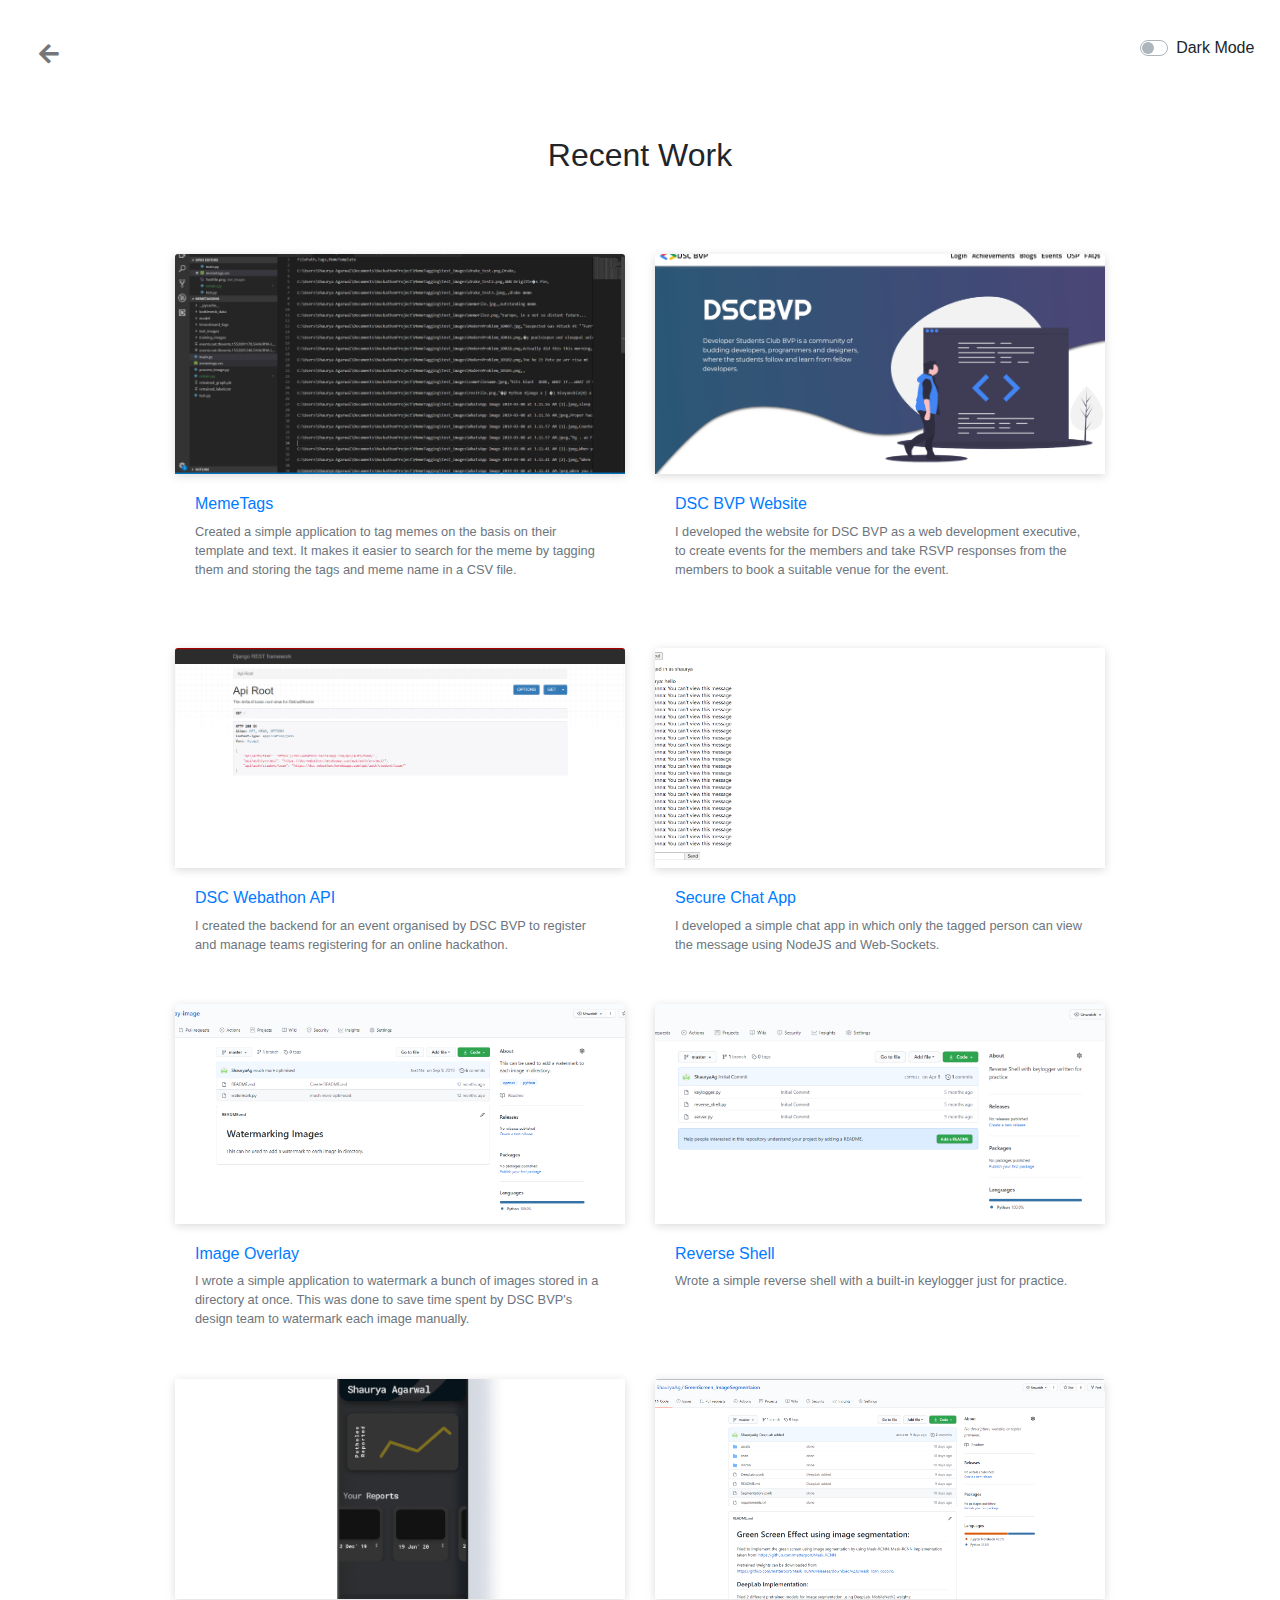
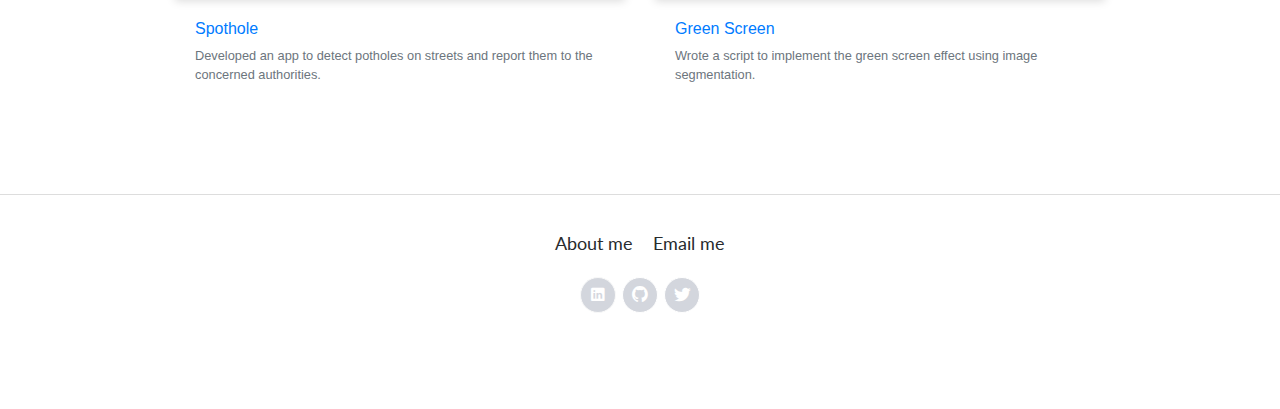
==== projects.html @ c99c71b9 "First Commit" ====
<!DOCTYPE html>
<html>

<head>
    <meta charset="utf-8">
    <meta name="viewport" content="width=device-width, initial-scale=1.0, shrink-to-fit=no">
    <title>Shaurya Agarwal</title>
    <meta name="theme-color" content="rgb(255,255,255)">
    <meta name="twitter:card" content="summary_large_image">
    <meta property="og:title" content="Shaurya Agarwal">
    <meta name="description" content="Shaurya Agarwal | Portfolio || Web Developer, Data Science practitioner, UI/UX Designer ">
    <meta name="twitter:image" content="https://shaurya.agarwal.work/assets/img/PortfolioProject.png">
    <meta property="twitter:image:type" content="image/png">
    <!-- <meta property="twitter:image:width" content="400px">
    <meta property="twitter:image:height" content="205px"> -->
    <meta property="og:type" content="website">
    <meta property="og:url" content="https://shaurya.agarwal.work/"/>
    <meta property="og:image" content="https://shaurya.agarwal.work/assets/img/PortfolioProject.png">
    <meta property="og:image:type" content="image/png">
    <!-- <meta property="og:image:width" content="400px">
    <meta property="og:image:height" content="205px"> -->

    <meta property="og:site_name" content="Shaurya Agarwal | Portfolio"/>
    <meta name="twitter:title" content="Shaurya Agarwal | Portfolio">
    <meta property="og:description" content="Shaurya Agarwal | Portfolio || Web Developer, Data Science practitioner, UI/UX Designer ">
    <meta name="twitter:description" content="Shaurya Agarwal | Portfolio || Web Developer, Data Science practitioner, UI/UX Designer ">
    <!-- <link rel="icon" href="assets/img/favicons/favicon.ico">
    <link rel="icon" type="image/png" sizes="16x16" href="assets/img/favicons/favicon-16x16.png">
    <link rel="icon" type="image/png" sizes="32x32" href="assets/img/favicons/favicon-32x32.png">
    <link rel="apple-touch-icon" type="image/png" sizes="180x180" href="assets/img/favicons/apple-touch-icon.png">
    <link rel="icon" type="image/png" sizes="192x192" href="assets/img/favicons/android-chrome-192x192.png">
    <link rel="icon" type="image/png" sizes="512x512" href="assets/img/favicons/android-chrome-512x512.png"> -->
    <link rel="stylesheet" href="assets/bootstrap/css/bootstrap.min.css">
    <!-- <link rel="manifest" href="manifest.json"> -->
    <link rel="stylesheet" href="https://fonts.googleapis.com/css?family=Alegreya+Sans+SC">
    <link rel="stylesheet" href="https://fonts.googleapis.com/css?family=Amiko">
    <link rel="stylesheet" href="https://fonts.googleapis.com/css?family=Lato">
    <link rel="stylesheet" href="assets/fonts/fontawesome-all.min.css">
    <link rel="stylesheet" href="assets/fonts/ionicons.min.css">
    <link rel="stylesheet" href="assets/fonts/line-awesome.min.css">
    <link rel="stylesheet" href="assets/css/dark-mode.css">
    <link rel="stylesheet" href="https://cdnjs.cloudflare.com/ajax/libs/animate.css/3.5.2/animate.min.css">
    <link rel="stylesheet" href="assets/css/Scroll-To-Top-Button.css">
    <link rel="stylesheet" href="assets/css/styles.css">
</head>
    
<body class="portfolio-block projects-cards body-class" style="padding-top: 0px;">
    <div class="row">
        <div class="col" style="margin-top: 4vh;margin-left: 2vw;"><a href="/"><button class="btn btn-primary" type="button" style="color: rgb(0,0,0);background-color: rgba(0,123,255,0);border-color: rgba(255,255,255,0);"><i class="fas fa-arrow-left back-btn"></i></button></a></div>
        <div class="col dark-block"
            style="margin-top: 4vh;margin-right: 2vw;">
            <div class="custom-control custom-switch"><input type="checkbox" id="darkSwitch" class="custom-control-input"><label class="custom-control-label" for="darkSwitch">Dark Mode</label></div>
        </div>
    </div>
    <div></div>
    <main class="page projects-page">
        <section class="portfolio-block projects-cards">
            <div class="container">
                <div class="heading">
                    <h2>Recent Work</h2>
                </div>
                <div class="row">
                    <div class="col-md-6 col-lg-6 col-xl-6">
                        <div class="card border-0"><a href="https://github.com/ShauryaAg/MemeTags"><img class="card-img-top scale-on-hover" src="assets/img/project/MemeTagsProject.png" alt="Meme Tag Image"></a>
                            <div class="card-body">
                                <h6><a href="https://github.com/ShauryaAg/MemeTags">MemeTags</a></h6>
                                <p class="text-muted card-text">Created a simple application to tag memes on the basis on their template and text. It makes it easier to search for the meme by tagging them and storing the tags and meme name in a CSV file.&nbsp;<br><br></p>
                            </div>
                        </div>
                    </div>
                    <div class="col-md-6 col-lg-6 col-xl-6">
                        <div class="card border-0"><a href="https://dscbvp.dev/"><img class="card-img-top scale-on-hover" src="assets/img/project/DSCProject-min.png" alt="Card Image"></a>
                            <div class="card-body">
                                <h6><a href="https://dscbvp.dev/">DSC BVP Website</a></h6>
                                <p class="text-muted card-text">I developed the website for DSC BVP as a web development executive, to create events for the members and take RSVP responses from the members to book a suitable venue for the event.</p>
                            </div>
                        </div>
                    </div>
                    <div class="col-md-6 col-lg-6 col-xl-6">
                        <div class="card border-0"><a href="https://github.com/ShauryaAg/dsc-webathon"><img class="card-img-top scale-on-hover" src="assets/img/project/WebathonProject.png" alt="Card Image"></a>
                            <div class="card-body">
                                <h6><a href="https://github.com/ShauryaAg/dsc-webathon">DSC Webathon API</a></h6>
                                <p class="text-muted card-text">I created the backend for an event organised by DSC BVP to register and manage teams registering for an online hackathon.</p>
                            </div>
                        </div>
                    </div>
                    <div class="col-md-6 col-lg-6 col-xl-6">
                        <div class="card border-0"><a href="https://chat-app-eosin.now.sh/"><img class="card-img-top scale-on-hover" src="assets/img/project/SecureChatProject.png" alt="Card Image"></a>
                            <div class="card-body">
                                <h6><a href="https://github.com/ShauryaAg/Secure-Chat-App">Secure Chat App</a></h6>
                                <p class="text-muted card-text">I developed a simple chat app in which only the tagged person can view the message using NodeJS and Web-Sockets.</p>
                            </div>
                        </div>
                    </div>
                    <div class="col-md-6 col-lg-6 col-xl-6">
                        <div class="card border-0"><a href="https://github.com/ShauryaAg/overlay-image"><img class="card-img-top scale-on-hover" src="assets/img/project/ImageWatermarkProject.png" alt="Card Image"></a>
                            <div class="card-body">
                                <h6><a href="https://github.com/ShauryaAg/overlay-image">Image Overlay</a></h6>
                                <p class="text-muted card-text">I wrote a simple application to watermark a bunch of images stored in a directory at once. This was done to save time spent by DSC BVP's design team to watermark each image manually.</p>
                            </div>
                        </div>
                    </div>
                    <div class="col-md-6 col-lg-6 col-xl-6">
                        <div class="card border-0"><a href="https://github.com/ShauryaAg/ReverseShell"><img class="card-img-top scale-on-hover" src="assets/img/project/ReverseShellProject.png" alt="Card Image"></a>
                            <div class="card-body">
                                <h6><a href="https://github.com/ShauryaAg/ReverseShell">Reverse Shell</a></h6>
                                <p class="text-muted card-text">Wrote a simple reverse shell with a built-in keylogger just for practice.</p>
                            </div>
                        </div>
                    </div>
                    <div class="col-md-6 col-lg-6 col-xl-6">
                        <div class="card border-0"><a href="https://github.com/mayan-sharma/SIH"><img class="card-img-top scale-on-hover" src="assets/img/project/SpotholeProject.png" alt="Card Image"></a>
                            <div class="card-body">
                                <h6><a href="https://github.com/mayan-sharma/SIH">Spothole</a></h6>
                                <p class="text-muted card-text">Developed an app to detect potholes on streets and report them to the concerned authorities.</p>
                            </div>
                        </div>
                    </div>
                    <div class="col-md-6 col-lg-6 col-xl-6">
                        <div class="card border-0"><a href="https://github.com/ShauryaAg/GreenScreen_ImageSegmentaion"><img class="card-img-top scale-on-hover" src="assets/img/project/GreenScreenProject.png" alt="Card Image"></a>
                            <div class="card-body">
                                <h6><a href="https://github.com/ShauryaAg/GreenScreen_ImageSegmentaion">Green Screen</a></h6>
                                <p class="text-muted card-text">Wrote a script to implement the green screen effect using image segmentation.</p>
                            </div>
                        </div>
                    </div>
                </div>
            </div>
        </section>
    </main>
    <footer class="page-footer">
        <div class="container">
            <div class="links"><a class="footer-links" href="\">About me</a><a class="footer-links" href="mailto:shauryaag14@gmail.com">Email me</a></div>
            <div class="social-icons"><a href="https://www.linkedin.com/in/shauryaag/" style="border-color: rgb(247,247,247);"><i class="icon ion-social-linkedin"></i></a><a href="https://github.com/ShauryaAg"><i class="icon ion-social-github"></i></a><a href="https://twitter.com/ShauryaAg"><i class="icon ion-social-twitter"></i></a></div>
        </div>
    </footer>
    <script src="assets/js/jquery.min.js"></script>
    <script src="assets/bootstrap/js/bootstrap.min.js"></script>
    <script src="assets/js/Scroll-To-Top-Button.js"></script>
    <script src="assets/js/dark-mode-switch.min.js"></script>
</body>

</html>
---- assets/fonts/line-awesome.min.css ----
/*!
 *  Line Awesome 1.1.0 by @icons_8 - https://icons8.com/line-awesome
 *  License - https://icons8.com/good-boy-license/ (Font: SIL OFL 1.1, CSS: MIT License)
 *
 * Made with love by Icons8 [ https://icons8.com/ ] using FontCustom [ https://github.com/FontCustom/fontcustom ]
 *
 * Contacts:
 *    [ https://icons8.com/contact ]
 *
 * Follow Icon8 on
 *    Twitter [ https://twitter.com/icons_8 ]
 *    Facebook [ https://www.facebook.com/Icons8 ]
 *    Google+ [ https://plus.google.com/+Icons8 ]
 *    GitHub [ https://github.com/icons8 ]
 */.la,.la-stack{display:inline-block}.la-fw,.la-li{text-align:center}@font-face{font-family:LineAwesome;src:url(../fonts/line-awesome.eot?v=1.1.);src:url(../fonts/line-awesome.eot??v=1.1.#iefix) format("embedded-opentype"),url(../fonts/line-awesome.woff2?v=1.1.) format("woff2"),url(../fonts/line-awesome.woff?v=1.1.) format("woff"),url(../fonts/line-awesome.ttf?v=1.1.) format("truetype"),url(../fonts/line-awesome.svg?v=1.1.#fa) format("svg");font-weight:400;font-style:normal}@media screen and (-webkit-min-device-pixel-ratio:0){@font-face{font-family:LineAwesome;src:url(../fonts/line-awesome.svg?v=1.1.#fa) format("svg")}}.la{font:normal normal normal 16px/1 LineAwesome;font-size:inherit;text-decoration:inherit;text-rendering:optimizeLegibility;text-transform:none;-moz-osx-font-smoothing:grayscale;-webkit-font-smoothing:antialiased;font-smoothing:antialiased}.la-lg{font-size:1.33333333em;line-height:.75em;vertical-align:-15%}.la-2x{font-size:2em}.la-3x{font-size:3em}.la-4x{font-size:4em}.la-5x{font-size:5em}.la-fw{width:1.28571429em}.la-ul{padding-left:0;margin-left:2.14285714em;list-style-type:none}.la-ul>li{position:relative}.la-li{position:absolute;left:-2.14285714em;width:2.14285714em;top:.14285714em}.la-li.la-lg{left:-1.85714286em}.la-border{padding:.2em .25em .15em;border:.08em solid #eee;border-radius:.1em}.pull-right{float:right}.pull-left{float:left}.li.pull-left{margin-right:.3em}.li.pull-right{margin-left:.3em}.la-spin{-webkit-animation:fa-spin 2s infinite linear;animation:fa-spin 2s infinite linear}@-webkit-keyframes fa-spin{0%{-webkit-transform:rotate(0);transform:rotate(0)}100%{-webkit-transform:rotate(359deg);transform:rotate(359deg)}}@keyframes fa-spin{0%{-webkit-transform:rotate(0);transform:rotate(0)}100%{-webkit-transform:rotate(359deg);transform:rotate(359deg)}}.la-rotate-90{filter:progid:DXImageTransform.Microsoft.BasicImage(rotation=1);-webkit-transform:rotate(90deg);-ms-transform:rotate(90deg);transform:rotate(90deg)}.la-rotate-180{filter:progid:DXImageTransform.Microsoft.BasicImage(rotation=2);-webkit-transform:rotate(180deg);-ms-transform:rotate(180deg);transform:rotate(180deg)}.la-rotate-270{filter:progid:DXImageTransform.Microsoft.BasicImage(rotation=3);-webkit-transform:rotate(270deg);-ms-transform:rotate(270deg);transform:rotate(270deg)}.la-flip-horizontal{filter:progid:DXImageTransform.Microsoft.BasicImage(rotation=0, mirror=1);-webkit-transform:scale(-1,1);-ms-transform:scale(-1,1);transform:scale(-1,1)}.la-flip-vertical{filter:progid:DXImageTransform.Microsoft.BasicImage(rotation=2, mirror=1);-webkit-transform:scale(1,-1);-ms-transform:scale(1,-1);transform:scale(1,-1)}:root .la-flip-horizontal,:root .la-flip-vertical,:root .la-rotate-180,:root .la-rotate-270,:root .la-rotate-90{filter:none}.la-stack{position:relative;width:2em;height:2em;line-height:2em;vertical-align:middle}.la-stack-1x,.la-stack-2x{position:absolute;left:0;width:100%;text-align:center}.la-stack-1x{line-height:inherit}.la-stack-2x{font-size:2em}.la-inverse{color:#fff}.la-500px:before{content:"\f100"}.la-adjust:before{content:"\f101"}.la-adn:before{content:"\f102"}.la-align-center:before{content:"\f103"}.la-align-justify:before{content:"\f104"}.la-align-left:before{content:"\f105"}.la-align-right:before{content:"\f106"}.la-amazon:before{content:"\f107"}.la-ambulance:before{content:"\f108"}.la-anchor:before{content:"\f109"}.la-android:before{content:"\f10a"}.la-angellist:before{content:"\f10b"}.la-angle-double-down:before{content:"\f10c"}.la-angle-double-left:before{content:"\f10d"}.la-angle-double-right:before{content:"\f10e"}.la-angle-double-up:before{content:"\f10f"}.la-angle-down:before{content:"\f110"}.la-angle-left:before{content:"\f111"}.la-angle-right:before{content:"\f112"}.la-angle-up:before{content:"\f113"}.la-apple:before{content:"\f114"}.la-archive:before{content:"\f115"}.la-area-chart:before{content:"\f116"}.la-arrow-circle-down:before{content:"\f117"}.la-arrow-circle-left:before{content:"\f118"}.la-arrow-circle-o-down:before{content:"\f119"}.la-arrow-circle-o-left:before{content:"\f11a"}.la-arrow-circle-o-right:before{content:"\f11b"}.la-arrow-circle-o-up:before{content:"\f11c"}.la-arrow-circle-right:before{content:"\f11d"}.la-arrow-circle-up:before{content:"\f11e"}.la-arrow-down:before{content:"\f11f"}.la-arrow-left:before{content:"\f120"}.la-arrow-right:before{content:"\f121"}.la-arrow-up:before{content:"\f122"}.la-arrows:before{content:"\f123"}.la-arrows-alt:before{content:"\f124"}.la-arrows-h:before{content:"\f125"}.la-arrows-v:before{content:"\f126"}.la-asterisk:before{content:"\f127"}.la-at:before{content:"\f128"}.la-automobile:before{content:"\f129"}.la-backward:before{content:"\f12a"}.la-balance-scale:before{content:"\f12b"}.la-ban:before{content:"\f12c"}.la-bank:before{content:"\f12d"}.la-bar-chart:before{content:"\f12e"}.la-bar-chart-o:before{content:"\f12f"}.la-barcode:before{content:"\f130"}.la-bars:before{content:"\f131"}.la-battery-0:before{content:"\f132"}.la-battery-1:before{content:"\f133"}.la-battery-2:before{content:"\f134"}.la-battery-3:before{content:"\f135"}.la-battery-4:before{content:"\f136"}.la-battery-empty:before{content:"\f137"}.la-battery-full:before{content:"\f138"}.la-battery-half:before{content:"\f139"}.la-battery-quarter:before{content:"\f13a"}.la-battery-three-quarters:before{content:"\f13b"}.la-bed:before{content:"\f13c"}.la-beer:before{content:"\f13d"}.la-behance:before{content:"\f13e"}.la-behance-square:before{content:"\f13f"}.la-bell:before{content:"\f140"}.la-bell-o:before{content:"\f141"}.la-bell-slash:before{content:"\f142"}.la-bell-slash-o:before{content:"\f143"}.la-bicycle:before{content:"\f144"}.la-binoculars:before{content:"\f145"}.la-birthday-cake:before{content:"\f146"}.la-bitbucket:before{content:"\f147"}.la-bitbucket-square:before{content:"\f148"}.la-bitcoin:before{content:"\f149"}.la-black-tie:before{content:"\f14a"}.la-bold:before{content:"\f14b"}.la-bolt:before{content:"\f14c"}.la-bomb:before{content:"\f14d"}.la-book:before{content:"\f14e"}.la-bookmark:before{content:"\f14f"}.la-bookmark-o:before{content:"\f150"}.la-briefcase:before{content:"\f151"}.la-btc:before{content:"\f152"}.la-bug:before{content:"\f153"}.la-building:before{content:"\f154"}.la-building-o:before{content:"\f155"}.la-bullhorn:before{content:"\f156"}.la-bullseye:before{content:"\f157"}.la-bus:before{content:"\f158"}.la-buysellads:before{content:"\f159"}.la-cab:before{content:"\f15a"}.la-calculator:before{content:"\f15b"}.la-calendar:before{content:"\f15c"}.la-calendar-check-o:before{content:"\f15d"}.la-calendar-minus-o:before{content:"\f15e"}.la-calendar-o:before{content:"\f15f"}.la-calendar-plus-o:before{content:"\f160"}.la-calendar-times-o:before{content:"\f161"}.la-camera:before{content:"\f162"}.la-camera-retro:before{content:"\f163"}.la-car:before{content:"\f164"}.la-caret-down:before{content:"\f165"}.la-caret-left:before{content:"\f166"}.la-caret-right:before{content:"\f167"}.la-caret-square-o-down:before,.la-toggle-down:before{content:"\f168"}.la-caret-square-o-left:before,.la-toggle-left:before{content:"\f169"}.la-caret-square-o-right:before,.la-toggle-right:before{content:"\f16a"}.la-caret-square-o-up:before,.la-toggle-up:before{content:"\f16b"}.la-caret-up:before{content:"\f16c"}.la-cart-arrow-down:before{content:"\f16d"}.la-cart-plus:before{content:"\f16e"}.la-cc:before{content:"\f16f"}.la-cc-amex:before{content:"\f170"}.la-cc-diners-club:before{content:"\f171"}.la-cc-discover:before{content:"\f172"}.la-cc-jcb:before{content:"\f173"}.la-cc-mastercard:before{content:"\f174"}.la-cc-paypal:before{content:"\f175"}.la-cc-stripe:before{content:"\f176"}.la-cc-visa:before{content:"\f177"}.la-certificate:before{content:"\f178"}.la-chain:before{content:"\f179"}.la-chain-broken:before{content:"\f17a"}.la-check:before{content:"\f17b"}.la-check-circle:before{content:"\f17c"}.la-check-circle-o:before{content:"\f17d"}.la-check-square:before{content:"\f17e"}.la-check-square-o:before{content:"\f17f"}.la-chevron-circle-down:before{content:"\f180"}.la-chevron-circle-left:before{content:"\f181"}.la-chevron-circle-right:before{content:"\f182"}.la-chevron-circle-up:before{content:"\f183"}.la-chevron-down:before{content:"\f184"}.la-chevron-left:before{content:"\f185"}.la-chevron-right:before{content:"\f186"}.la-chevron-up:before{content:"\f187"}.la-child:before{content:"\f188"}.la-chrome:before{content:"\f189"}.la-circle:before{content:"\f18a"}.la-circle-o:before{content:"\f18b"}.la-circle-o-notch:before{content:"\f18c"}.la-circle-thin:before{content:"\f18d"}.la-clipboard:before{content:"\f18e"}.la-clock-o:before{content:"\f18f"}.la-clone:before{content:"\f190"}.la-close:before{content:"\f191"}.la-cloud:before{content:"\f192"}.la-cloud-download:before{content:"\f193"}.la-cloud-upload:before{content:"\f194"}.la-cny:before{content:"\f195"}.la-code:before{content:"\f196"}.la-code-fork:before{content:"\f197"}.la-codepen:before{content:"\f198"}.la-coffee:before{content:"\f199"}.la-cog:before{content:"\f19a"}.la-cogs:before{content:"\f19b"}.la-columns:before{content:"\f19c"}.la-comment:before{content:"\f19d"}.la-comment-o:before{content:"\f19e"}.la-commenting:before{content:"\f19f"}.la-commenting-o:before{content:"\f1a0"}.la-comments:before{content:"\f1a1"}.la-comments-o:before{content:"\f1a2"}.la-compass:before{content:"\f1a3"}.la-compress:before{content:"\f1a4"}.la-connectdevelop:before{content:"\f1a5"}.la-contao:before{content:"\f1a6"}.la-copy:before{content:"\f1a7"}.la-copyright:before{content:"\f1a8"}.la-creative-commons:before{content:"\f1a9"}.la-credit-card:before{content:"\f1aa"}.la-crop:before{content:"\f1ab"}.la-crosshairs:before{content:"\f1ac"}.la-css3:before{content:"\f1ad"}.la-cube:before{content:"\f1ae"}.la-cubes:before{content:"\f1af"}.la-cut:before{content:"\f1b0"}.la-cutlery:before{content:"\f1b1"}.la-dashboard:before{content:"\f1b2"}.la-dashcube:before{content:"\f1b3"}.la-database:before{content:"\f1b4"}.la-dedent:before{content:"\f1b5"}.la-delicious:before{content:"\f1b6"}.la-desktop:before{content:"\f1b7"}.la-deviantart:before{content:"\f1b8"}.la-diamond:before{content:"\f1b9"}.la-digg:before{content:"\f1ba"}.la-dollar:before{content:"\f1bb"}.la-dot-circle-o:before{content:"\f1bc"}.la-download:before{content:"\f1bd"}.la-dribbble:before{content:"\f1be"}.la-dropbox:before{content:"\f1bf"}.la-drupal:before{content:"\f1c0"}.la-edit:before{content:"\f1c1"}.la-eject:before{content:"\f1c2"}.la-ellipsis-h:before{content:"\f1c3"}.la-ellipsis-v:before{content:"\f1c4"}.la-empire:before,.la-ge:before{content:"\f1c5"}.la-envelope:before{content:"\f1c6"}.la-envelope-o:before{content:"\f1c7"}.la-envelope-square:before{content:"\f1c8"}.la-eraser:before{content:"\f1c9"}.la-eur:before{content:"\f1ca"}.la-euro:before{content:"\f1cb"}.la-exchange:before{content:"\f1cc"}.la-exclamation:before{content:"\f1cd"}.la-exclamation-circle:before{content:"\f1ce"}.la-exclamation-triangle:before{content:"\f1cf"}.la-expand:before{content:"\f1d0"}.la-expeditedssl:before{content:"\f1d1"}.la-external-link:before{content:"\f1d2"}.la-external-link-square:before{content:"\f1d3"}.la-eye:before{content:"\f1d4"}.la-eye-slash:before{content:"\f1d5"}.la-eyedropper:before{content:"\f1d6"}.la-facebook-f:before,.la-facebook:before{content:"\f1d7"}.la-facebook-official:before{content:"\f1d8"}.la-facebook-square:before{content:"\f1d9"}.la-fast-backward:before{content:"\f1da"}.la-fast-forward:before{content:"\f1db"}.la-fax:before{content:"\f1dc"}.la-female:before{content:"\f1dd"}.la-fighter-jet:before{content:"\f1de"}.la-file:before{content:"\f1df"}.la-file-archive-o:before{content:"\f1e0"}.la-file-audio-o:before{content:"\f1e1"}.la-file-code-o:before{content:"\f1e2"}.la-file-excel-o:before{content:"\f1e3"}.la-file-image-o:before{content:"\f1e4"}.la-file-movie-o:before{content:"\f1e5"}.la-file-o:before{content:"\f1e6"}.la-file-pdf-o:before{content:"\f1e7"}.la-file-photo-o:before{content:"\f1e8"}.la-file-picture-o:before{content:"\f1e9"}.la-file-powerpoint-o:before{content:"\f1ea"}.la-file-sound-o:before{content:"\f1eb"}.la-file-text:before{content:"\f1ec"}.la-file-text-o:before{content:"\f1ed"}.la-file-video-o:before{content:"\f1ee"}.la-file-word-o:before{content:"\f1ef"}.la-file-zip-o:before{content:"\f1f0"}.la-files-o:before{content:"\f1f1"}.la-film:before{content:"\f1f2"}.la-filter:before{content:"\f1f3"}.la-fire:before{content:"\f1f4"}.la-fire-extinguisher:before{content:"\f1f5"}.la-firefox:before{content:"\f1f6"}.la-flag:before{content:"\f1f7"}.la-flag-checkered:before{content:"\f1f8"}.la-flag-o:before{content:"\f1f9"}.la-flash:before{content:"\f1fa"}.la-flask:before{content:"\f1fb"}.la-flickr:before{content:"\f1fc"}.la-floppy-o:before{content:"\f1fd"}.la-folder:before{content:"\f1fe"}.la-folder-o:before{content:"\f1ff"}.la-folder-open:before{content:"\f200"}.la-folder-open-o:before{content:"\f201"}.la-font:before{content:"\f202"}.la-fonticons:before{content:"\f203"}.la-forumbee:before{content:"\f204"}.la-forward:before{content:"\f205"}.la-foursquare:before{content:"\f206"}.la-frown-o:before{content:"\f207"}.la-futbol-o:before,.la-soccer-ball-o:before{content:"\f208"}.la-gamepad:before{content:"\f209"}.la-gavel:before{content:"\f20a"}.la-gbp:before{content:"\f20b"}.la-gear:before{content:"\f20c"}.la-gears:before{content:"\f20d"}.la-genderless:before{content:"\f20e"}.la-get-pocket:before{content:"\f20f"}.la-gg:before{content:"\f210"}.la-gg-circle:before{content:"\f211"}.la-gift:before{content:"\f212"}.la-git:before{content:"\f213"}.la-git-square:before{content:"\f214"}.la-github:before{content:"\f215"}.la-github-alt:before{content:"\f216"}.la-github-square:before{content:"\f217"}.la-glass:before{content:"\f218"}.la-globe:before{content:"\f219"}.la-google:before{content:"\f21a"}.la-google-plus:before{content:"\f21b"}.la-google-plus-square:before{content:"\f21c"}.la-google-wallet:before{content:"\f21d"}.la-graduation-cap:before{content:"\f21e"}.la-gittip:before,.la-gratipay:before{content:"\f21f"}.la-group:before{content:"\f220"}.la-h-square:before{content:"\f221"}.la-hacker-news:before{content:"\f222"}.la-hand-grab-o:before{content:"\f223"}.la-hand-lizard-o:before{content:"\f224"}.la-hand-o-down:before{content:"\f225"}.la-hand-o-left:before{content:"\f226"}.la-hand-o-right:before{content:"\f227"}.la-hand-o-up:before{content:"\f228"}.la-hand-paper-o:before{content:"\f229"}.la-hand-peace-o:before{content:"\f22a"}.la-hand-pointer-o:before{content:"\f22b"}.la-hand-rock-o:before{content:"\f22c"}.la-hand-scissors-o:before{content:"\f22d"}.la-hand-spock-o:before{content:"\f22e"}.la-hand-stop-o:before{content:"\f22f"}.la-hdd-o:before{content:"\f230"}.la-header:before{content:"\f231"}.la-headphones:before{content:"\f232"}.la-heart:before{content:"\f233"}.la-heart-o:before{content:"\f234"}.la-heartbeat:before{content:"\f235"}.la-history:before{content:"\f236"}.la-home:before{content:"\f237"}.la-hospital-o:before{content:"\f238"}.la-hotel:before{content:"\f239"}.la-hourglass:before{content:"\f23a"}.la-hourglass-1:before{content:"\f23b"}.la-hourglass-2:before{content:"\f23c"}.la-hourglass-3:before{content:"\f23d"}.la-hourglass-end:before{content:"\f23e"}.la-hourglass-half:before{content:"\f23f"}.la-hourglass-o:before{content:"\f240"}.la-hourglass-start:before{content:"\f241"}.la-houzz:before{content:"\f242"}.la-html5:before{content:"\f243"}.la-i-cursor:before{content:"\f244"}.la-ils:before{content:"\f245"}.la-image:before{content:"\f246"}.la-inbox:before{content:"\f247"}.la-indent:before{content:"\f248"}.la-industry:before{content:"\f249"}.la-info:before{content:"\f24a"}.la-info-circle:before{content:"\f24b"}.la-inr:before{content:"\f24c"}.la-instagram:before{content:"\f24d"}.la-institution:before{content:"\f24e"}.la-internet-explorer:before{content:"\f24f"}.la-ioxhost:before{content:"\f250"}.la-italic:before{content:"\f251"}.la-joomla:before{content:"\f252"}.la-jpy:before{content:"\f253"}.la-jsfiddle:before{content:"\f254"}.la-key:before{content:"\f255"}.la-keyboard-o:before{content:"\f256"}.la-krw:before{content:"\f257"}.la-language:before{content:"\f258"}.la-laptop:before{content:"\f259"}.la-lastfm:before{content:"\f25a"}.la-lastfm-square:before{content:"\f25b"}.la-leaf:before{content:"\f25c"}.la-leanpub:before{content:"\f25d"}.la-legal:before{content:"\f25e"}.la-lemon-o:before{content:"\f25f"}.la-level-down:before{content:"\f260"}.la-level-up:before{content:"\f261"}.la-life-bouy:before{content:"\f262"}.la-life-buoy:before{content:"\f263"}.la-life-ring:before,.la-support:before{content:"\f264"}.la-life-saver:before{content:"\f265"}.la-lightbulb-o:before{content:"\f266"}.la-line-chart:before{content:"\f267"}.la-link:before{content:"\f268"}.la-linkedin:before{content:"\f269"}.la-linkedin-square:before{content:"\f26a"}.la-linux:before{content:"\f26b"}.la-list:before{content:"\f26c"}.la-list-alt:before{content:"\f26d"}.la-list-ol:before{content:"\f26e"}.la-list-ul:before{content:"\f26f"}.la-location-arrow:before{content:"\f270"}.la-lock:before{content:"\f271"}.la-long-arrow-down:before{content:"\f272"}.la-long-arrow-left:before{content:"\f273"}.la-long-arrow-right:before{content:"\f274"}.la-long-arrow-up:before{content:"\f275"}.la-magic:before{content:"\f276"}.la-magnet:before{content:"\f277"}.la-mail-forward:before{content:"\f278"}.la-mail-reply:before{content:"\f279"}.la-mail-reply-all:before{content:"\f27a"}.la-male:before{content:"\f27b"}.la-map:before{content:"\f27c"}.la-map-marker:before{content:"\f27d"}.la-map-o:before{content:"\f27e"}.la-map-pin:before{content:"\f27f"}.la-map-signs:before{content:"\f280"}.la-mars:before{content:"\f281"}.la-mars-double:before{content:"\f282"}.la-mars-stroke:before{content:"\f283"}.la-mars-stroke-h:before{content:"\f284"}.la-mars-stroke-v:before{content:"\f285"}.la-maxcdn:before{content:"\f286"}.la-meanpath:before{content:"\f287"}.la-medium:before{content:"\f288"}.la-medkit:before{content:"\f289"}.la-meh-o:before{content:"\f28a"}.la-mercury:before{content:"\f28b"}.la-microphone:before{content:"\f28c"}.la-microphone-slash:before{content:"\f28d"}.la-minus:before{content:"\f28e"}.la-minus-circle:before{content:"\f28f"}.la-minus-square:before{content:"\f290"}.la-minus-square-o:before{content:"\f291"}.la-mobile:before{content:"\f292"}.la-mobile-phone:before{content:"\f293"}.la-money:before{content:"\f294"}.la-moon-o:before{content:"\f295"}.la-mortar-board:before{content:"\f296"}.la-motorcycle:before{content:"\f297"}.la-mouse-pointer:before{content:"\f298"}.la-music:before{content:"\f299"}.la-navicon:before{content:"\f29a"}.la-neuter:before{content:"\f29b"}.la-newspaper-o:before{content:"\f29c"}.la-object-group:before{content:"\f29d"}.la-object-ungroup:before{content:"\f29e"}.la-odnoklassniki:before{content:"\f29f"}.la-odnoklassniki-square:before{content:"\f2a0"}.la-opencart:before{content:"\f2a1"}.la-openid:before{content:"\f2a2"}.la-opera:before{content:"\f2a3"}.la-optin-monster:before{content:"\f2a4"}.la-outdent:before{content:"\f2a5"}.la-pagelines:before{content:"\f2a6"}.la-paint-brush:before{content:"\f2a7"}.la-paper-plane:before,.la-send:before{content:"\f2a8"}.la-paper-plane-o:before,.la-send-o:before{content:"\f2a9"}.la-paperclip:before{content:"\f2aa"}.la-paragraph:before{content:"\f2ab"}.la-paste:before{content:"\f2ac"}.la-pause:before{content:"\f2ad"}.la-paw:before{content:"\f2ae"}.la-paypal:before{content:"\f2af"}.la-pencil:before{content:"\f2b0"}.la-pencil-square:before{content:"\f2b1"}.la-pencil-square-o:before{content:"\f2b2"}.la-phone:before{content:"\f2b3"}.la-phone-square:before{content:"\f2b4"}.la-photo:before{content:"\f2b5"}.la-picture-o:before{content:"\f2b6"}.la-pie-chart:before{content:"\f2b7"}.la-pied-piper:before{content:"\f2b8"}.la-pied-piper-alt:before{content:"\f2b9"}.la-pinterest:before{content:"\f2ba"}.la-pinterest-p:before{content:"\f2bb"}.la-pinterest-square:before{content:"\f2bc"}.la-plane:before{content:"\f2bd"}.la-play:before{content:"\f2be"}.la-play-circle:before{content:"\f2bf"}.la-play-circle-o:before{content:"\f2c0"}.la-plug:before{content:"\f2c1"}.la-plus:before{content:"\f2c2"}.la-plus-circle:before{content:"\f2c3"}.la-plus-square:before{content:"\f2c4"}.la-plus-square-o:before{content:"\f2c5"}.la-power-off:before{content:"\f2c6"}.la-print:before{content:"\f2c7"}.la-puzzle-piece:before{content:"\f2c8"}.la-qq:before{content:"\f2c9"}.la-qrcode:before{content:"\f2ca"}.la-question:before{content:"\f2cb"}.la-question-circle:before{content:"\f2cc"}.la-quote-left:before{content:"\f2cd"}.la-quote-right:before{content:"\f2ce"}.la-ra:before{content:"\f2cf"}.la-random:before{content:"\f2d0"}.la-rebel:before{content:"\f2d1"}.la-recycle:before{content:"\f2d2"}.la-reddit:before{content:"\f2d3"}.la-reddit-square:before{content:"\f2d4"}.la-refresh:before{content:"\f2d5"}.la-registered:before{content:"\f2d6"}.la-renren:before{content:"\f2d7"}.la-reorder:before{content:"\f2d8"}.la-repeat:before{content:"\f2d9"}.la-reply:before{content:"\f2da"}.la-reply-all:before{content:"\f2db"}.la-retweet:before{content:"\f2dc"}.la-rmb:before{content:"\f2dd"}.la-road:before{content:"\f2de"}.la-rocket:before{content:"\f2df"}.la-rotate-left:before{content:"\f2e0"}.la-rotate-right:before{content:"\f2e1"}.la-rouble:before{content:"\f2e2"}.la-feed:before,.la-rss:before{content:"\f2e3"}.la-rss-square:before{content:"\f2e4"}.la-rub:before{content:"\f2e5"}.la-ruble:before{content:"\f2e6"}.la-rupee:before{content:"\f2e7"}.la-safari:before{content:"\f2e8"}.la-save:before{content:"\f2e9"}.la-scissors:before{content:"\f2ea"}.la-search:before{content:"\f2eb"}.la-search-minus:before{content:"\f2ec"}.la-search-plus:before{content:"\f2ed"}.la-sellsy:before{content:"\f2ee"}.la-server:before{content:"\f2ef"}.la-share:before{content:"\f2f0"}.la-share-alt:before{content:"\f2f1"}.la-share-alt-square:before{content:"\f2f2"}.la-share-square:before{content:"\f2f3"}.la-share-square-o:before{content:"\f2f4"}.la-shekel:before{content:"\f2f5"}.la-sheqel:before{content:"\f2f6"}.la-shield:before{content:"\f2f7"}.la-ship:before{content:"\f2f8"}.la-shirtsinbulk:before{content:"\f2f9"}.la-shopping-cart:before{content:"\f2fa"}.la-sign-in:before{content:"\f2fb"}.la-sign-out:before{content:"\f2fc"}.la-signal:before{content:"\f2fd"}.la-simplybuilt:before{content:"\f2fe"}.la-sitemap:before{content:"\f2ff"}.la-skyatlas:before{content:"\f300"}.la-skype:before{content:"\f301"}.la-slack:before{content:"\f302"}.la-sliders:before{content:"\f303"}.la-slideshare:before{content:"\f304"}.la-smile-o:before{content:"\f305"}.la-sort:before,.la-unsorted:before{content:"\f306"}.la-sort-alpha-asc:before{content:"\f307"}.la-sort-alpha-desc:before{content:"\f308"}.la-sort-amount-asc:before{content:"\f309"}.la-sort-amount-desc:before{content:"\f30a"}.la-sort-asc:before,.la-sort-up:before{content:"\f30b"}.la-sort-desc:before,.la-sort-down:before{content:"\f30c"}.la-sort-numeric-asc:before{content:"\f30d"}.la-sort-numeric-desc:before{content:"\f30e"}.la-soundcloud:before{content:"\f30f"}.la-space-shuttle:before{content:"\f310"}.la-spinner:before{content:"\f311"}.la-spoon:before{content:"\f312"}.la-spotify:before{content:"\f313"}.la-square:before{content:"\f314"}.la-square-o:before{content:"\f315"}.la-stack-exchange:before{content:"\f316"}.la-stack-overflow:before{content:"\f317"}.la-star:before{content:"\f318"}.la-star-half:before{content:"\f319"}.la-star-half-empty:before,.la-star-half-full:before,.la-star-half-o:before{content:"\f31a"}.la-star-o:before{content:"\f31b"}.la-steam:before{content:"\f31c"}.la-steam-square:before{content:"\f31d"}.la-step-backward:before{content:"\f31e"}.la-step-forward:before{content:"\f31f"}.la-stethoscope:before{content:"\f320"}.la-sticky-note:before{content:"\f321"}.la-sticky-note-o:before{content:"\f322"}.la-stop:before{content:"\f323"}.la-street-view:before{content:"\f324"}.la-strikethrough:before{content:"\f325"}.la-stumbleupon:before{content:"\f326"}.la-stumbleupon-circle:before{content:"\f327"}.la-subscript:before{content:"\f328"}.la-subway:before{content:"\f329"}.la-suitcase:before{content:"\f32a"}.la-sun-o:before{content:"\f32b"}.la-superscript:before{content:"\f32c"}.la-table:before{content:"\f32d"}.la-tablet:before{content:"\f32e"}.la-tachometer:before{content:"\f32f"}.la-tag:before{content:"\f330"}.la-tags:before{content:"\f331"}.la-tasks:before{content:"\f332"}.la-taxi:before{content:"\f333"}.la-television:before,.la-tv:before{content:"\f334"}.la-tencent-weibo:before{content:"\f335"}.la-terminal:before{content:"\f336"}.la-text-height:before{content:"\f337"}.la-text-width:before{content:"\f338"}.la-th:before{content:"\f339"}.la-th-large:before{content:"\f33a"}.la-th-list:before{content:"\f33b"}.la-thumb-tack:before{content:"\f33c"}.la-thumbs-down:before{content:"\f33d"}.la-thumbs-o-down:before{content:"\f33e"}.la-thumbs-o-up:before{content:"\f33f"}.la-thumbs-up:before{content:"\f340"}.la-ticket:before{content:"\f341"}.la-remove:before,.la-times:before{content:"\f342"}.la-times-circle:before{content:"\f343"}.la-times-circle-o:before{content:"\f344"}.la-tint:before{content:"\f345"}.la-toggle-off:before{content:"\f346"}.la-toggle-on:before{content:"\f347"}.la-trademark:before{content:"\f348"}.la-train:before{content:"\f349"}.la-intersex:before,.la-transgender:before{content:"\f34a"}.la-transgender-alt:before{content:"\f34b"}.la-trash:before{content:"\f34c"}.la-trash-o:before{content:"\f34d"}.la-tree:before{content:"\f34e"}.la-trello:before{content:"\f34f"}.la-tripadvisor:before{content:"\f350"}.la-trophy:before{content:"\f351"}.la-truck:before{content:"\f352"}.la-try:before{content:"\f353"}.la-tty:before{content:"\f354"}.la-tumblr:before{content:"\f355"}.la-tumblr-square:before{content:"\f356"}.la-turkish-lira:before{content:"\f357"}.la-twitch:before{content:"\f358"}.la-twitter:before{content:"\f359"}.la-twitter-square:before{content:"\f35a"}.la-umbrella:before{content:"\f35b"}.la-underline:before{content:"\f35c"}.la-undo:before{content:"\f35d"}.la-university:before{content:"\f35e"}.la-unlink:before{content:"\f35f"}.la-unlock:before{content:"\f360"}.la-unlock-alt:before{content:"\f361"}.la-upload:before{content:"\f362"}.la-usd:before{content:"\f363"}.la-user:before{content:"\f364"}.la-user-md:before{content:"\f365"}.la-user-plus:before{content:"\f366"}.la-user-secret:before{content:"\f367"}.la-user-times:before{content:"\f368"}.la-users:before{content:"\f369"}.la-venus:before{content:"\f36a"}.la-venus-double:before{content:"\f36b"}.la-venus-mars:before{content:"\f36c"}.la-viacoin:before{content:"\f36d"}.la-video-camera:before{content:"\f36e"}.la-vimeo:before{content:"\f36f"}.la-vimeo-square:before{content:"\f370"}.la-vine:before{content:"\f371"}.la-vk:before{content:"\f372"}.la-volume-down:before{content:"\f373"}.la-volume-off:before{content:"\f374"}.la-volume-up:before{content:"\f375"}.la-warning:before{content:"\f376"}.la-wechat:before{content:"\f377"}.la-weibo:before{content:"\f378"}.la-weixin:before{content:"\f379"}.la-whatsapp:before{content:"\f37a"}.la-wheelchair:before{content:"\f37b"}.la-wifi:before{content:"\f37c"}.la-wikipedia-w:before{content:"\f37d"}.la-windows:before{content:"\f37e"}.la-won:before{content:"\f37f"}.la-wordpress:before{content:"\f380"}.la-wrench:before{content:"\f381"}.la-xing:before{content:"\f382"}.la-xing-square:before{content:"\f383"}.la-y-combinator:before{content:"\f384"}.la-y-combinator-square:before{content:"\f385"}.la-yahoo:before{content:"\f386"}.la-yc:before{content:"\f387"}.la-yc-square:before{content:"\f388"}.la-yelp:before{content:"\f389"}.la-yen:before{content:"\f38a"}.la-youtube:before{content:"\f38b"}.la-youtube-play:before{content:"\f38c"}.la-youtube-square:before{content:"\f38d"}
---- assets/css/dark-mode.css ----
[data-theme="dark"] {
  background-color: #111 !important;
  color: #eee;
}

[data-theme="dark"] .bg-light {
  background-color: #333 !important;
}

[data-theme="dark"] .bg-white {
  background-color: #000 !important;
}

[data-theme="dark"] .bg-black {
  background-color: #eee !important;
}

[data-theme="dark"] .card {
  background-color: #000;
  border: solid rgba(219,230,241,0.51);
}

[data-theme="dark"] .heading-block {
  color: rgb(201,212,223);
}

@media (min-width:576px) {
  [data-theme="dark"] .scale-on-hover:hover {
    -webkit-transform: scale(1.05);
    transform: scale(1.05);
    box-shadow: 0 10px 10px rgba(0,0,0,.15)!important;
    color: black;
    background-color: white;
    transition: transform 0.3s cubic-bezier(0, 0.82, 0, 2.47), background-color 0.5s ease;
  }

  [data-theme="dark"] .card-img-top.scale-on-hover:hover {
    -webkit-transform: scale(1.05);
    transform: scale(1.05);
    box-shadow: 0 10px 10px rgba(0,0,0,.15)!important;
    /* transition: transform 0.3s; */
    transition: transform 0.3s cubic-bezier(0, 0.82, 0, 2.47), background-color 0.7s ease;

    /* transition-timing-function: ease !important; */
  }
}

[data-theme="dark"] .page-footer .social-icons a {
  font-size: 18px;
  margin: 0 3px;
  color: #000;
  border: 1px solid;
  opacity: .75;
  border-radius: 50%;
  width: 36px;
  display: inline-block;
  height: 36px;
  text-align: center;
  background-color: #fff;
  line-height: 34px;
}

[data-theme="dark"] .page-footer a {
  margin: 0 10px;
  color: white;
  font-size: 18px;
}

[data-theme="dark"] .footer-links {
  margin: 0 10px;
  color: white;
  font-size: 18px;
}

[data-theme="dark"] .back-btn {
  color: white;
}

[data-theme="dark"] .portfolio-block.cv .group .organization {
  font-size: .85em;
  background-color: #fff;
  display: inline-block;
  color: #000;
  padding: 2px 8px;
  border-radius: 2em;
}

#header {
  height: 102vh;
}


.custom-control.custom-switch.header1 {
  padding-right: 2vw;
  padding-top: 2vh;
}



.row.header3 {
  padding-top: 37vh;
}

.row.header2 {
  padding-top: 28vh;
}


@media (min-height: 200px) {
  .row.header2 {
    padding-top: 10vh;
  }

  .row.header3 {
    padding-top: 2vh;
  }
}

@media (min-height: 300px) {
  .row.header2 {
    padding-top: 15vh;
  }

  .row.header3 {
    padding-top: 7vh;
  }
}

@media (min-height: 400px) {
  .row.header2 {
    padding-top: 20vh;
  }
  .row.header3 {
    padding-top: 20vh;
  }
}

@media (min-height: 500px) {
  .row.header2 {
    padding-top: 22vh;
  }
  .row.header3 {
    padding-top: 26vh;
  }
}

@media (min-height: 500px) and (min-width: 350px) {
  .row.header3 {
    padding-top: 26vh;
  }
}


@media (min-height: 600px) {
  .row.header2 {
    padding-top: 25vh;
  }
  .row.header3 {
    padding-top: 30vh;
  }
}

@media (min-height: 600px) and (min-width: 350px) {
  .row.header3 {
    padding-top: 34vh;
  }
}



@media (min-height: 630px) {
  .custom-control.custom-switch.header1 {
    padding-right: 1vw;
    padding-top: 0vh;
  }
}

@media (min-height: 700px) {

  .custom-control.custom-switch.header1 {
    padding-right: 1vw;
    padding-top: 1vh;
  }

  .row.header2 {
    padding-top: 27vh;
  }

  .row.header3 {
    padding-top: 32vh;
  }

  
}

@media (min-height: 800px) {

  .row.header2 {
    padding-top: 29vh;
  }

  .row.header3 {
    padding-top: 35vh;
  }
}

@media (min-height: 900px) {

  .row.header2 {
    padding-top: 33vh;
  }

  .row.header3 {
    padding-top: 38vh;
  }
}


@media (min-height: 1000px) {

  .row.header3 {
    padding-top: 42vh;
  }
}


@media (min-height: 1200px) {

  .row.header2 {
    padding-top: 32vh;
  }

  .row.header3 {
    padding-top: 44vh;
  }
}

.card-text:last-child {
  font-size: 0.8em;
}
---- assets/css/Scroll-To-Top-Button.css ----
.box-shadow {
  box-shadow: 0px 3px 12px rgba(0,0,0,0.1);
  -webkit-box-shadow: 0px 3px 12px rgba(0,0,0,0.1);
}

#top {
  z-index: 999;
  position: fixed;
  bottom: 20px;
  right: 20px;
  text-decoration: none;
  border-radius: 100%;
  display: none;
  -webkit-transition: all 0.3s ease;
  -moz-transition: all 0.3s ease;
  -ms-transition: all 0.3s ease;
  -o-transition: all 0.3s ease;
  transition: all 0.3s ease;
}

.parent {
  display: flex;
  flex-direction: column;
}

.child {
  display: flex;
  flex-direction: row;
  justify-content: center;
  /*margin: 10vh;*/
}

@media screen and (max-width: 769px) {
  .parent {
    flex-direction: column;
  }
}

@media screen and (max-width: 769px) {
  .child {
    flex-direction: column;
    margin: 0;
  }
}

.top-skills-block {
  max-width: 800px;
  margin: auto;
}
---- assets/css/styles.css ----
.portfolio-block.cv .group .organization {
  font-size: .85em;
  background-color: #0ea0ff;
  display: inline-block;
  color: #fff;
  padding: 2px 8px;
  border-radius: 2em;
}

.portfolio-block.cv {
  padding-top: 70px;
}

@media (min-width:768px) {
  .portfolio-block {
    padding-bottom: 100px;
    padding-top: 100px;
  }
}

.portfolio-block {
  padding-bottom: 60px;
  padding-top: 60px;
}

.portfolio-block.cv .group {
  max-width: 800px;
  margin: auto;
}

.portfolio-block.cv .group .item {
  padding-bottom: 10px;
  margin-bottom: 25px;
  /*border-bottom: 1px solid #eee;*/
}

.portfolio-block.cv .group .item .row {
  margin-bottom: 5px;
}

@media (min-width:768px) {
  .portfolio-block.cv .group .period {
    float: right;
  }
}

.about-block {
  max-width: 800px;
  margin: auto;
}

.portfolio-block .heading {
  margin-bottom: 50px;
  text-align: center;
}

@media (min-width:768px) {
  .portfolio-block .heading {
    margin-bottom: 80px;
  }
}

.portfolio-block.projects-cards a:hover {
  text-decoration: none;
}

.portfolio-block.projects-cards .card {
  margin-bottom: 30px;
}

.border-0 {
  border: 0!important;
}

.portfolio-block.projects-cards .card img {
  box-shadow: 0 2px 10px rgba(0,0,0,.15);
}

.portfolio-block.projects-cards a img {
  transition: .5s ease;
}

@media (min-width:576px) {
  .scale-on-hover:hover {
    -webkit-transform: scale(1.05);
    transform: scale(1.05);
    box-shadow: 0 10px 10px rgba(0,0,0,.15)!important;
    z-index: 2;
  }
}

.card-img, .card-img-top {
  border-top-left-radius: calc(.25rem - 1px);
  border-top-right-radius: calc(.25rem - 1px);
  object-fit: cover;
  height: 220px;
  /*width: 342px;*/
}

.page-footer {
  padding-top: 35px;
  border-top: 1px solid #ddd;
  text-align: center;
  padding-bottom: 20px;
}

@media (min-width:1200px) {
  .container, .container-lg, .container-md, .container-sm, .container-xl {
    max-width: 1140px;
  }
}

@media (min-width:992px) {
  .container, .container-lg, .container-md, .container-sm {
    max-width: 960px;
  }
}

.page-footer .links, .page-footer a {
  display: inline-block;
}

.page-footer .social-icons {
  margin-top: 20px;
  margin-bottom: 16px;
}

.page-footer {
  padding-top: 35px;
  border-top: 1px solid #ddd;
  text-align: center;
  padding-bottom: 20px;
}

.page-footer {
  display: block;
}

.page-footer .social-icons a:hover {
  opacity: 1;
}

.page-footer .social-icons a {
  font-size: 18px;
  margin: 0 3px;
  color: #fff;
  border: 1px solid;
  opacity: .75;
  border-radius: 50%;
  width: 36px;
  display: inline-block;
  height: 36px;
  text-align: center;
  background-color: #c5c9d2;
  line-height: 34px;
}

.page-footer .links, .page-footer a {
  display: inline-block;
}

.page-footer a {
  margin: 0 10px;
  color: #282b2d;
  font-size: 18px;
}

.more-block {
  max-width: 800px;
  margin: auto;
}

.footer-links{
  font-family: Lato, sans-serif;
}

.dark-block {
  /*display: flex;*/
  /*justify-content: right;*/
  text-align: right;
}

.heading-block {
  color: rgb(68,76,84);
  font-size: 1.7em;
  font-family: Lato, sans-serif;
}

@media (min-width:576px) {
  .scale-on-hover:hover {
    -webkit-transform: scale(1.05);
    transform: scale(1.05);
    box-shadow: 0 10px 10px rgba(0,0,0,.15)!important;
    transition: transform 0.3s cubic-bezier(0, 0.82, 0, 2.47);
    /* transition-timing-function: ; */
  }
  .card-img-top.scale-on-hover:hover {
    -webkit-transform: scale(1.05);
    transform: scale(1.05);
    box-shadow: 0 10px 10px rgba(0,0,0,.15)!important;
    transition: transform 0.3s;
    transition-timing-function: ease !important;
  }

}

@media (min-width:576px) {
  .zoom-on-hover:hover {
    -webkit-transform: scale(1.1);
    transform: scale(1.3);
    opacity: .7;
  }
}

html {
  scroll-behavior: smooth;
}

.body-class::-webkit-scrollbar {
  display: none;
}

.body-class {
  zoom: 100%;
  -ms-overflow-style: none;
  scrollbar-width: none;
}

.back-btn {
  font-size: 1.4em;
  color: rgb(116,118,120);
}

a:hover {
  color: #0056b3;
  text-decoration: none;
}
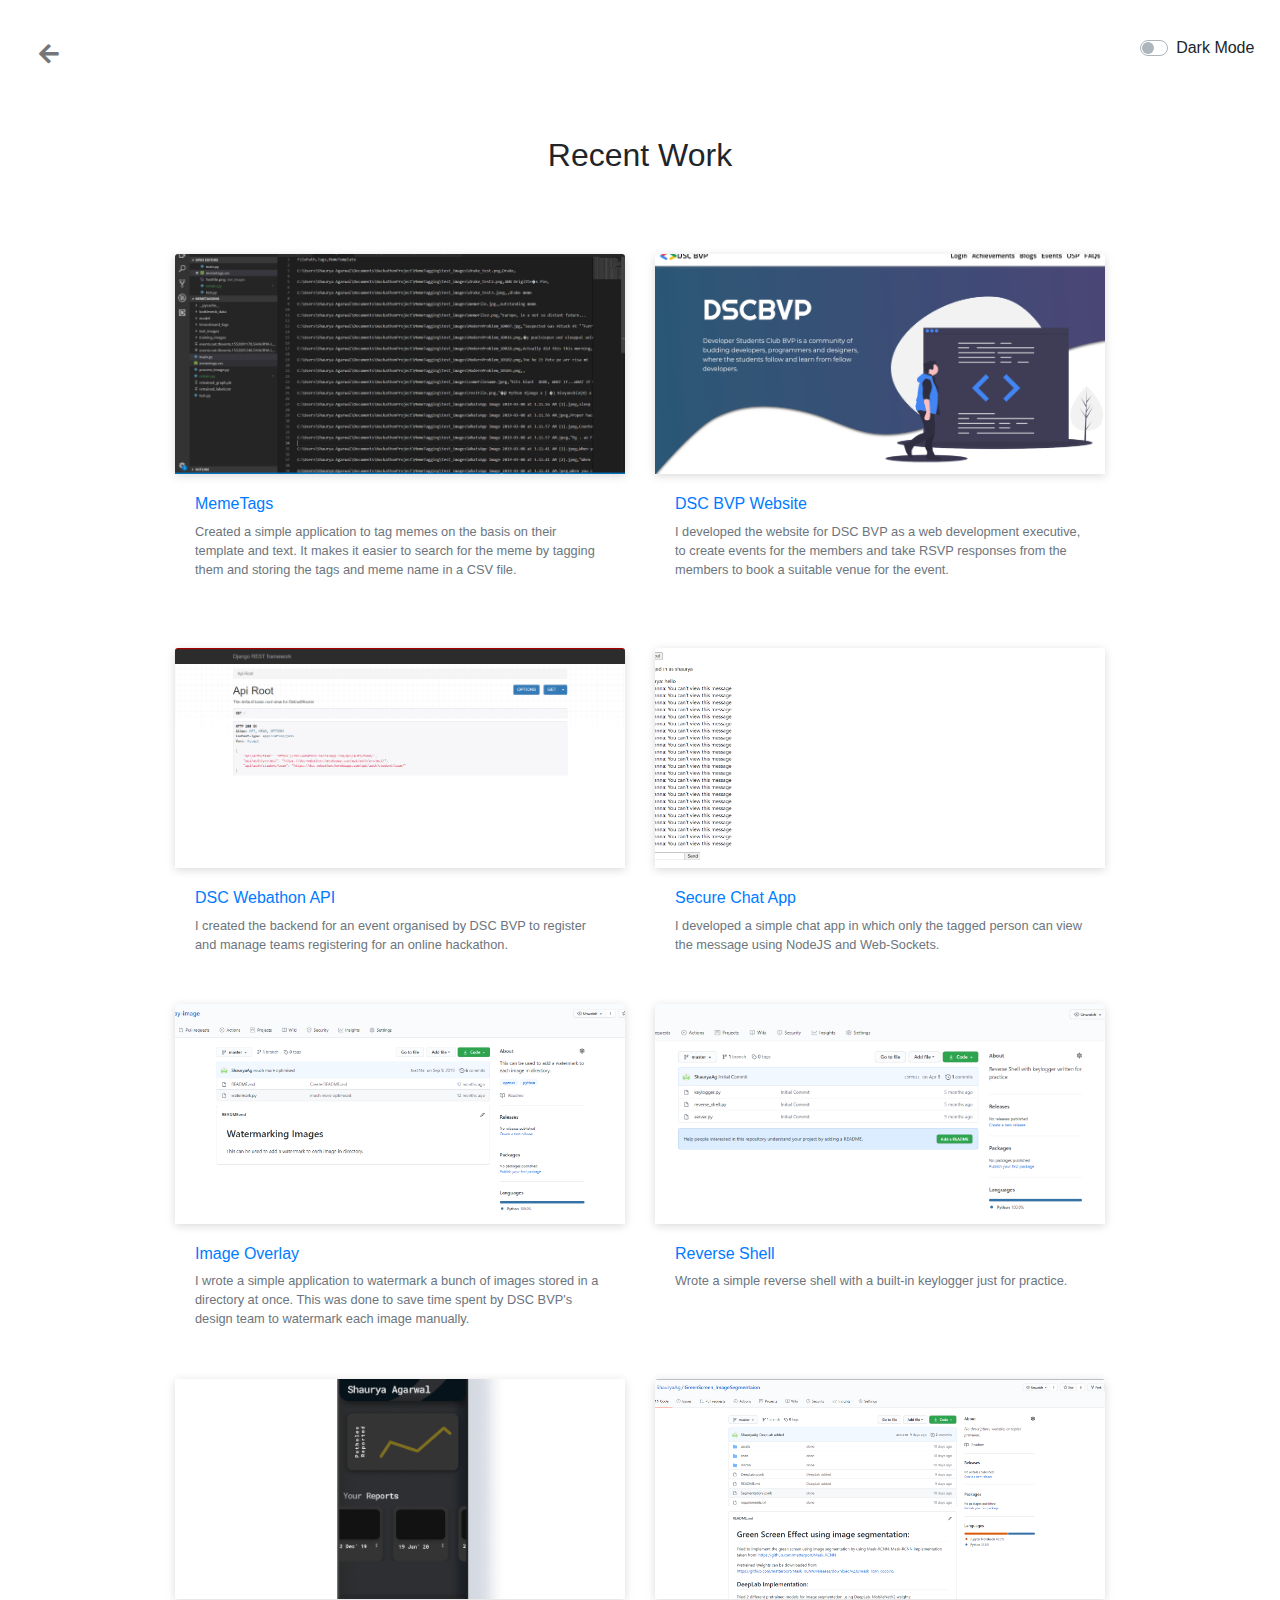
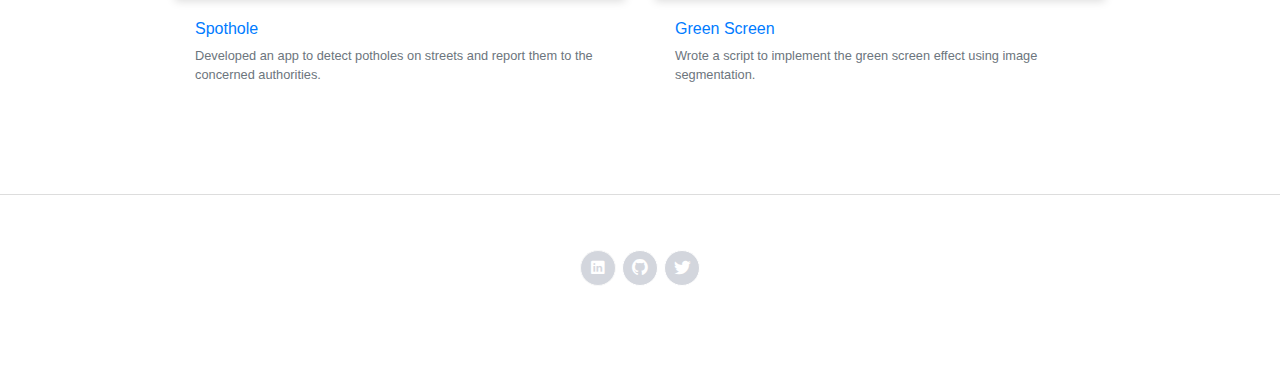
==== commit 2944011d: "little changes" ====
--- a/projects.html
+++ b/projects.html
@@ -8,22 +8,25 @@
     <meta name="theme-color" content="rgb(255,255,255)">
     <meta name="twitter:card" content="summary_large_image">
     <meta property="og:title" content="Shaurya Agarwal">
-    <meta name="description" content="Shaurya Agarwal | Portfolio || Web Developer, Data Science practitioner, UI/UX Designer ">
+    <meta name="description"
+        content="Shaurya Agarwal | Portfolio || Web Developer, Data Science practitioner, UI/UX Designer ">
     <meta name="twitter:image" content="https://shaurya.agarwal.work/assets/img/PortfolioProject.png">
     <meta property="twitter:image:type" content="image/png">
     <!-- <meta property="twitter:image:width" content="400px">
     <meta property="twitter:image:height" content="205px"> -->
     <meta property="og:type" content="website">
-    <meta property="og:url" content="https://shaurya.agarwal.work/"/>
+    <meta property="og:url" content="https://shaurya.agarwal.work/" />
     <meta property="og:image" content="https://shaurya.agarwal.work/assets/img/PortfolioProject.png">
     <meta property="og:image:type" content="image/png">
     <!-- <meta property="og:image:width" content="400px">
     <meta property="og:image:height" content="205px"> -->
 
-    <meta property="og:site_name" content="Shaurya Agarwal | Portfolio"/>
+    <meta property="og:site_name" content="Shaurya Agarwal | Portfolio" />
     <meta name="twitter:title" content="Shaurya Agarwal | Portfolio">
-    <meta property="og:description" content="Shaurya Agarwal | Portfolio || Web Developer, Data Science practitioner, UI/UX Designer ">
-    <meta name="twitter:description" content="Shaurya Agarwal | Portfolio || Web Developer, Data Science practitioner, UI/UX Designer ">
+    <meta property="og:description"
+        content="Shaurya Agarwal | Portfolio || Web Developer, Data Science practitioner, UI/UX Designer ">
+    <meta name="twitter:description"
+        content="Shaurya Agarwal | Portfolio || Web Developer, Data Science practitioner, UI/UX Designer ">
     <!-- <link rel="icon" href="assets/img/favicons/favicon.ico">
     <link rel="icon" type="image/png" sizes="16x16" href="assets/img/favicons/favicon-16x16.png">
     <link rel="icon" type="image/png" sizes="32x32" href="assets/img/favicons/favicon-32x32.png">
@@ -43,13 +46,17 @@
     <link rel="stylesheet" href="assets/css/Scroll-To-Top-Button.css">
     <link rel="stylesheet" href="assets/css/styles.css">
 </head>
-    
+
 <body class="portfolio-block projects-cards body-class" style="padding-top: 0px;">
     <div class="row">
-        <div class="col" style="margin-top: 4vh;margin-left: 2vw;"><a href="/"><button class="btn btn-primary" type="button" style="color: rgb(0,0,0);background-color: rgba(0,123,255,0);border-color: rgba(255,255,255,0);"><i class="fas fa-arrow-left back-btn"></i></button></a></div>
-        <div class="col dark-block"
-            style="margin-top: 4vh;margin-right: 2vw;">
-            <div class="custom-control custom-switch"><input type="checkbox" id="darkSwitch" class="custom-control-input"><label class="custom-control-label" for="darkSwitch">Dark Mode</label></div>
+        <div class="col" style="margin-top: 4vh;margin-left: 2vw;"><a href="/"><button class="btn btn-primary"
+                    type="button"
+                    style="color: rgb(0,0,0);background-color: rgba(0,123,255,0);border-color: rgba(255,255,255,0);"><i
+                        class="fas fa-arrow-left back-btn"></i></button></a></div>
+        <div class="col dark-block" style="margin-top: 4vh;margin-right: 2vw;">
+            <div class="custom-control custom-switch"><input type="checkbox" id="darkSwitch"
+                    class="custom-control-input"><label class="custom-control-label" for="darkSwitch">Dark Mode</label>
+            </div>
         </div>
     </div>
     <div></div>
@@ -61,66 +68,95 @@
                 </div>
                 <div class="row">
                     <div class="col-md-6 col-lg-6 col-xl-6">
-                        <div class="card border-0"><a href="https://github.com/ShauryaAg/MemeTags"><img class="card-img-top scale-on-hover" src="assets/img/project/MemeTagsProject.png" alt="Meme Tag Image"></a>
+                        <div class="card border-0"><a href="https://github.com/ShauryaAg/MemeTags"><img
+                                    class="card-img-top scale-on-hover" src="assets/img/project/MemeTagsProject.png"
+                                    alt="Meme Tag Image"></a>
                             <div class="card-body">
                                 <h6><a href="https://github.com/ShauryaAg/MemeTags">MemeTags</a></h6>
-                                <p class="text-muted card-text">Created a simple application to tag memes on the basis on their template and text. It makes it easier to search for the meme by tagging them and storing the tags and meme name in a CSV file.&nbsp;<br><br></p>
+                                <p class="text-muted card-text">Created a simple application to tag memes on the basis
+                                    on their template and text. It makes it easier to search for the meme by tagging
+                                    them and storing the tags and meme name in a CSV file.&nbsp;<br><br></p>
                             </div>
                         </div>
                     </div>
                     <div class="col-md-6 col-lg-6 col-xl-6">
-                        <div class="card border-0"><a href="https://dscbvp.dev/"><img class="card-img-top scale-on-hover" src="assets/img/project/DSCProject-min.png" alt="Card Image"></a>
+                        <div class="card border-0"><a href="https://dscbvp.dev/"><img
+                                    class="card-img-top scale-on-hover" src="assets/img/project/DSCProject-min.png"
+                                    alt="Card Image"></a>
                             <div class="card-body">
                                 <h6><a href="https://dscbvp.dev/">DSC BVP Website</a></h6>
-                                <p class="text-muted card-text">I developed the website for DSC BVP as a web development executive, to create events for the members and take RSVP responses from the members to book a suitable venue for the event.</p>
+                                <p class="text-muted card-text">I developed the website for DSC BVP as a web development
+                                    executive, to create events for the members and take RSVP responses from the members
+                                    to book a suitable venue for the event.</p>
                             </div>
                         </div>
                     </div>
                     <div class="col-md-6 col-lg-6 col-xl-6">
-                        <div class="card border-0"><a href="https://github.com/ShauryaAg/dsc-webathon"><img class="card-img-top scale-on-hover" src="assets/img/project/WebathonProject.png" alt="Card Image"></a>
+                        <div class="card border-0"><a href="https://github.com/ShauryaAg/dsc-webathon"><img
+                                    class="card-img-top scale-on-hover" src="assets/img/project/WebathonProject.png"
+                                    alt="Card Image"></a>
                             <div class="card-body">
                                 <h6><a href="https://github.com/ShauryaAg/dsc-webathon">DSC Webathon API</a></h6>
-                                <p class="text-muted card-text">I created the backend for an event organised by DSC BVP to register and manage teams registering for an online hackathon.</p>
+                                <p class="text-muted card-text">I created the backend for an event organised by DSC BVP
+                                    to register and manage teams registering for an online hackathon.</p>
                             </div>
                         </div>
                     </div>
                     <div class="col-md-6 col-lg-6 col-xl-6">
-                        <div class="card border-0"><a href="https://chat-app-eosin.now.sh/"><img class="card-img-top scale-on-hover" src="assets/img/project/SecureChatProject.png" alt="Card Image"></a>
+                        <div class="card border-0"><a href="https://chat-app-eosin.now.sh/"><img
+                                    class="card-img-top scale-on-hover" src="assets/img/project/SecureChatProject.png"
+                                    alt="Card Image"></a>
                             <div class="card-body">
                                 <h6><a href="https://github.com/ShauryaAg/Secure-Chat-App">Secure Chat App</a></h6>
-                                <p class="text-muted card-text">I developed a simple chat app in which only the tagged person can view the message using NodeJS and Web-Sockets.</p>
+                                <p class="text-muted card-text">I developed a simple chat app in which only the tagged
+                                    person can view the message using NodeJS and Web-Sockets.</p>
                             </div>
                         </div>
                     </div>
                     <div class="col-md-6 col-lg-6 col-xl-6">
-                        <div class="card border-0"><a href="https://github.com/ShauryaAg/overlay-image"><img class="card-img-top scale-on-hover" src="assets/img/project/ImageWatermarkProject.png" alt="Card Image"></a>
+                        <div class="card border-0"><a href="https://github.com/ShauryaAg/overlay-image"><img
+                                    class="card-img-top scale-on-hover"
+                                    src="assets/img/project/ImageWatermarkProject.png" alt="Card Image"></a>
                             <div class="card-body">
                                 <h6><a href="https://github.com/ShauryaAg/overlay-image">Image Overlay</a></h6>
-                                <p class="text-muted card-text">I wrote a simple application to watermark a bunch of images stored in a directory at once. This was done to save time spent by DSC BVP's design team to watermark each image manually.</p>
+                                <p class="text-muted card-text">I wrote a simple application to watermark a bunch of
+                                    images stored in a directory at once. This was done to save time spent by DSC BVP's
+                                    design team to watermark each image manually.</p>
                             </div>
                         </div>
                     </div>
                     <div class="col-md-6 col-lg-6 col-xl-6">
-                        <div class="card border-0"><a href="https://github.com/ShauryaAg/ReverseShell"><img class="card-img-top scale-on-hover" src="assets/img/project/ReverseShellProject.png" alt="Card Image"></a>
+                        <div class="card border-0"><a href="https://github.com/ShauryaAg/ReverseShell"><img
+                                    class="card-img-top scale-on-hover" src="assets/img/project/ReverseShellProject.png"
+                                    alt="Card Image"></a>
                             <div class="card-body">
                                 <h6><a href="https://github.com/ShauryaAg/ReverseShell">Reverse Shell</a></h6>
-                                <p class="text-muted card-text">Wrote a simple reverse shell with a built-in keylogger just for practice.</p>
+                                <p class="text-muted card-text">Wrote a simple reverse shell with a built-in keylogger
+                                    just for practice.</p>
                             </div>
                         </div>
                     </div>
                     <div class="col-md-6 col-lg-6 col-xl-6">
-                        <div class="card border-0"><a href="https://github.com/mayan-sharma/SIH"><img class="card-img-top scale-on-hover" src="assets/img/project/SpotholeProject.png" alt="Card Image"></a>
+                        <div class="card border-0"><a href="https://github.com/mayan-sharma/SIH"><img
+                                    class="card-img-top scale-on-hover" src="assets/img/project/SpotholeProject.png"
+                                    alt="Card Image"></a>
                             <div class="card-body">
                                 <h6><a href="https://github.com/mayan-sharma/SIH">Spothole</a></h6>
-                                <p class="text-muted card-text">Developed an app to detect potholes on streets and report them to the concerned authorities.</p>
+                                <p class="text-muted card-text">Developed an app to detect potholes on streets and
+                                    report them to the concerned authorities.</p>
                             </div>
                         </div>
                     </div>
                     <div class="col-md-6 col-lg-6 col-xl-6">
-                        <div class="card border-0"><a href="https://github.com/ShauryaAg/GreenScreen_ImageSegmentaion"><img class="card-img-top scale-on-hover" src="assets/img/project/GreenScreenProject.png" alt="Card Image"></a>
+                        <div class="card border-0"><a
+                                href="https://github.com/ShauryaAg/GreenScreen_ImageSegmentaion"><img
+                                    class="card-img-top scale-on-hover" src="assets/img/project/GreenScreenProject.png"
+                                    alt="Card Image"></a>
                             <div class="card-body">
-                                <h6><a href="https://github.com/ShauryaAg/GreenScreen_ImageSegmentaion">Green Screen</a></h6>
-                                <p class="text-muted card-text">Wrote a script to implement the green screen effect using image segmentation.</p>
+                                <h6><a href="https://github.com/ShauryaAg/GreenScreen_ImageSegmentaion">Green Screen</a>
+                                </h6>
+                                <p class="text-muted card-text">Wrote a script to implement the green screen effect
+                                    using image segmentation.</p>
                             </div>
                         </div>
                     </div>
@@ -130,8 +166,10 @@
     </main>
     <footer class="page-footer">
         <div class="container">
-            <div class="links"><a class="footer-links" href="\">About me</a><a class="footer-links" href="mailto:shauryaag14@gmail.com">Email me</a></div>
-            <div class="social-icons"><a href="https://www.linkedin.com/in/shauryaag/" style="border-color: rgb(247,247,247);"><i class="icon ion-social-linkedin"></i></a><a href="https://github.com/ShauryaAg"><i class="icon ion-social-github"></i></a><a href="https://twitter.com/ShauryaAg"><i class="icon ion-social-twitter"></i></a></div>
+            <div class="social-icons"><a href="https://www.linkedin.com/in/shauryaag/"
+                    style="border-color: rgb(247,247,247);"><i class="icon ion-social-linkedin"></i></a><a
+                    href="https://github.com/ShauryaAg"><i class="icon ion-social-github"></i></a><a
+                    href="https://twitter.com/ShauryaAg"><i class="icon ion-social-twitter"></i></a></div>
         </div>
     </footer>
     <script src="assets/js/jquery.min.js"></script>
--- a/assets/css/dark-mode.css
+++ b/assets/css/dark-mode.css
@@ -85,6 +85,15 @@
   border-radius: 2em;
 }
 
+[data-theme="dark"] .cert-links{
+  color: white;
+}
+
+[data-theme="dark"] .project-btn{
+  color: black;
+  font-size: 3vh;
+}
+
 #header {
   height: 102vh;
 }
--- a/assets/css/styles.css
+++ b/assets/css/styles.css
@@ -234,4 +234,34 @@
 a:hover {
   color: #0056b3;
   text-decoration: none;
+}
+
+.cert-links{
+  color: black;
+}
+
+.project-btn{
+  color: white;
+  font-size: 3vh;
+}
+
+@keyframes move {
+  from {
+    transform: scale(1);
+  }
+  to{
+    transform: scale(1.07);
+  }
+}
+
+.project-btn{
+  min-width: 20vw;
+}
+
+.right-btn{
+  margin-left: 7px;
+  animation-name: move;
+  animation-duration: 0.5s;
+  animation-iteration-count: infinite;
+  animation-direction: alternate;
 }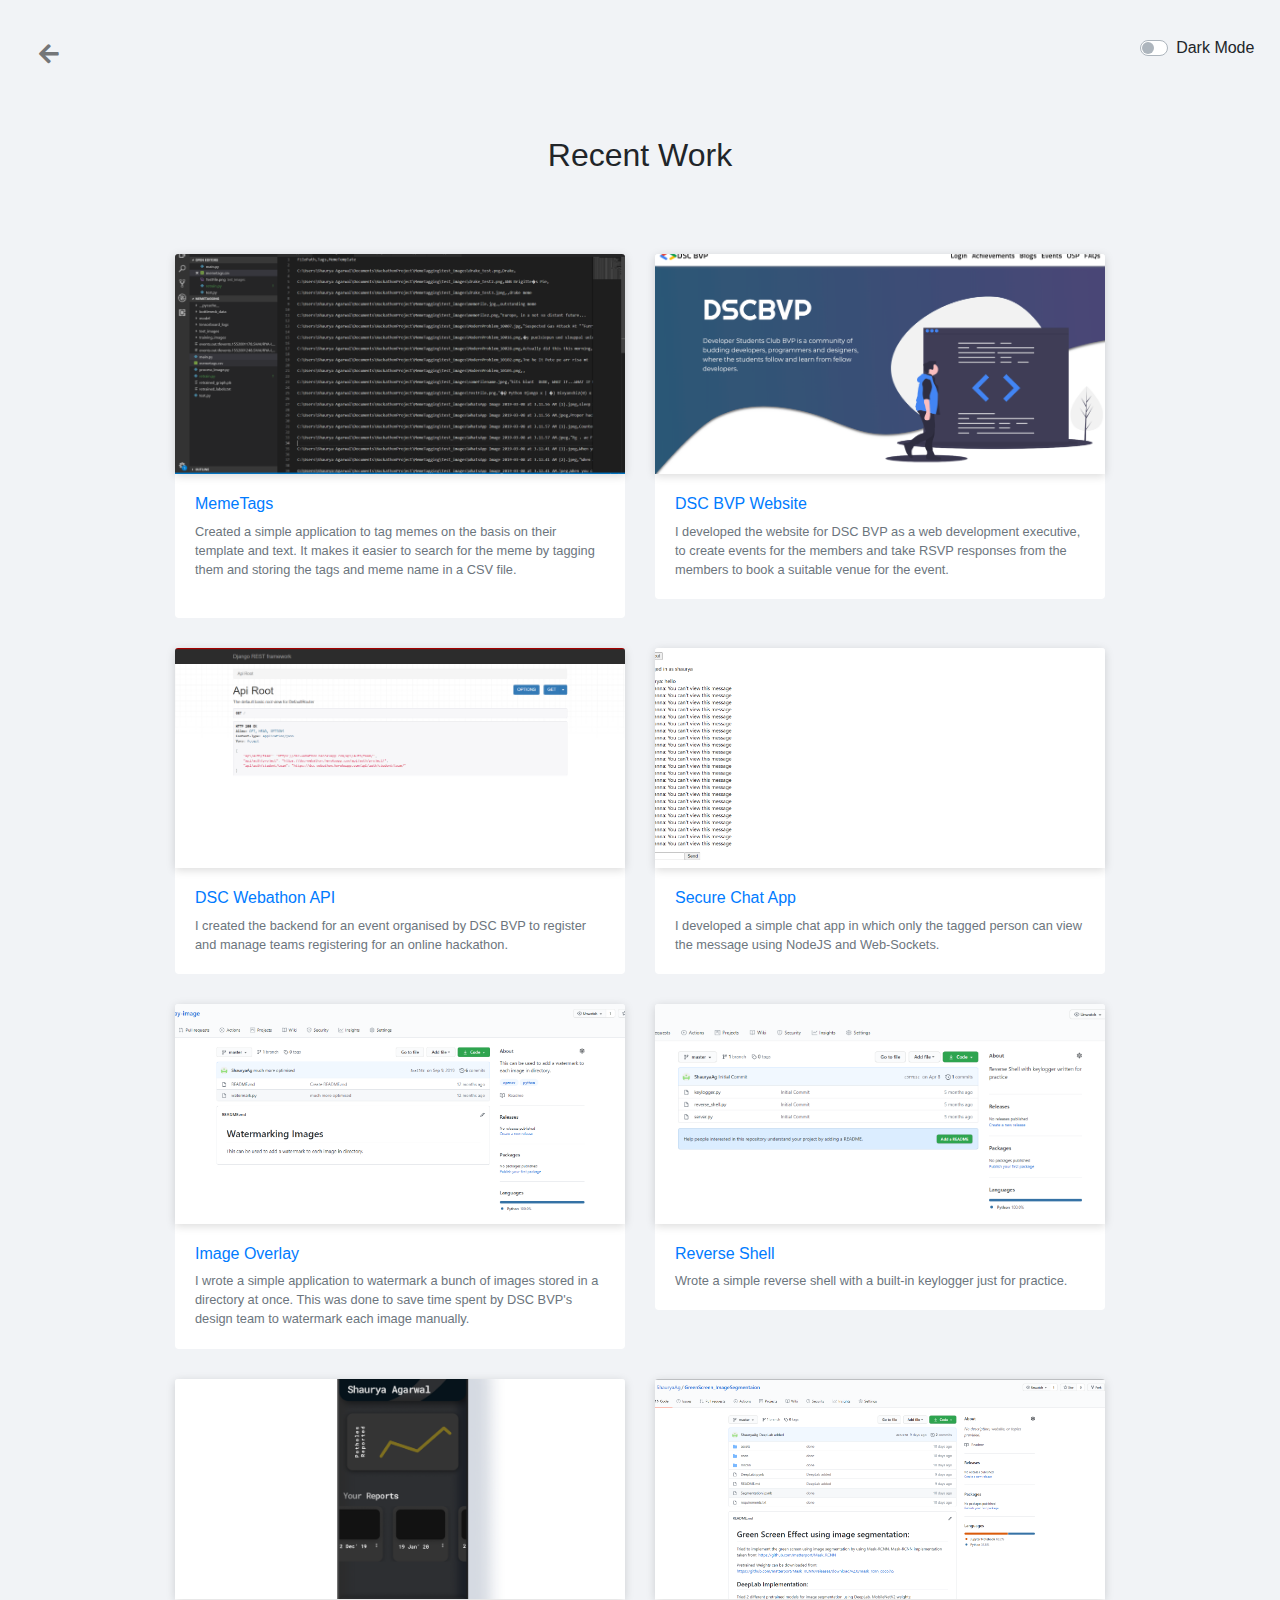
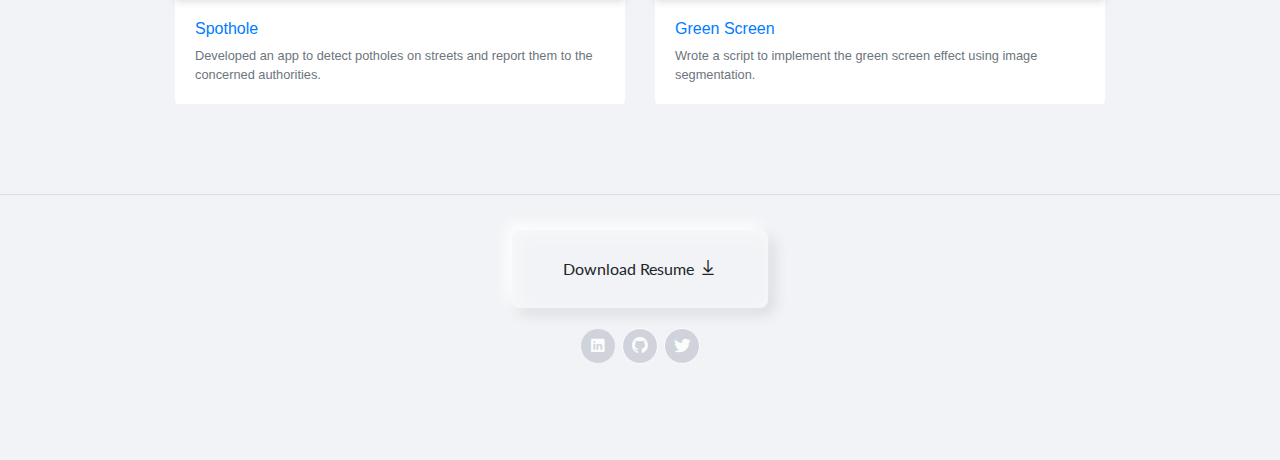
==== commit 5595d655: "resume" ====
--- a/projects.html
+++ b/projects.html
@@ -166,6 +166,11 @@
     </main>
     <footer class="page-footer">
         <div class="container">
+            <div class="col-12 col-sm-12 col-md-12 col-lg-12"><a href="assets\files\Resume.pdf"
+                download="Shaurya-Agarwal-Resume.pdf"><button
+                    class="btn btn-light neumo-shadow resume-btn neumo-btn" type="button"
+                    style="font-family: Lato, sans-serif;">Download Resume&nbsp;<i class="la la-download"
+                        style="font-size: 20px;"></i></button></a></div>
             <div class="social-icons"><a href="https://www.linkedin.com/in/shauryaag/"
                     style="border-color: rgb(247,247,247);"><i class="icon ion-social-linkedin"></i></a><a
                     href="https://github.com/ShauryaAg"><i class="icon ion-social-github"></i></a><a
--- a/assets/css/dark-mode.css
+++ b/assets/css/dark-mode.css
@@ -1,5 +1,5 @@
 [data-theme="dark"] {
-  background-color: #111 !important;
+  background-color: #181818 !important;
   color: #eee;
 }
 
@@ -89,10 +89,36 @@
   color: white;
 }
 
-[data-theme="dark"] .project-btn{
-  color: black;
+[data-theme="dark"] .project-btn *{
+  color: white;
   font-size: 3vh;
 }
+
+[data-theme="dark"] .neumo-btn:hover{
+  background-color: #181818;
+  transition: box-shadow 0.5s ease;
+  box-shadow: inset -5px -5px 10px rgba(19, 26, 44, 0.26), inset 5px 5px 10px rgba(15, 14, 14, 0.7);
+}
+
+[data-theme="dark"] .neumo-btn{
+  min-width: 20vw;
+  background-color: #181818;
+  border: none;
+  box-shadow: 5px 5px 10px rgba(0, 0, 0, 0.35), -5px -5px 10px rgba(56, 56, 56, 0.3);
+}
+
+[data-theme="dark"] .resume-btn {
+  color: white;
+}
+
+[data-theme="dark"] .neumo-shadow{
+  padding: 3vh  3vw;
+  border-radius: 0.5em;
+  background-color: #181818;
+  border: none;
+  box-shadow: 5px 5px 10px rgba(0, 0, 0, 0.35), -5px -5px 10px rgba(56, 56, 56, 0.3);
+}
+
 
 #header {
   height: 102vh;
--- a/assets/css/styles.css
+++ b/assets/css/styles.css
@@ -26,6 +26,7 @@
 .portfolio-block.cv .group {
   max-width: 800px;
   margin: auto;
+  margin-top: 5vh;
 }
 
 .portfolio-block.cv .group .item {
@@ -224,6 +225,7 @@
   zoom: 100%;
   -ms-overflow-style: none;
   scrollbar-width: none;
+  background-color:  #F1F3F6;
 }
 
 .back-btn {
@@ -240,8 +242,8 @@
   color: black;
 }
 
-.project-btn{
-  color: white;
+.project-btn *{
+  color: black;
   font-size: 3vh;
 }
 
@@ -254,8 +256,17 @@
   }
 }
 
-.project-btn{
+.neumo-btn:hover{
+  background-color: #F1F3F6;
+  transition: box-shadow 0.5s ease;
+  box-shadow: inset -5px -5px 5px #FFFFFF, inset 5px 5px 5px rgba(55, 84, 170, 0.1);
+}
+
+.neumo-btn{
   min-width: 20vw;
+  background-color: #F1F3F6;
+  border: none;
+  box-shadow: -6px -6px 15px #FFFFFF, 6px 6px 15px rgba(0, 0, 0, 0.1), inset 4px 4px 20px rgba(255, 255, 255, 0.5);
 }
 
 .right-btn{
@@ -264,4 +275,12 @@
   animation-duration: 0.5s;
   animation-iteration-count: infinite;
   animation-direction: alternate;
+}
+
+.neumo-shadow{
+  padding: 3vh  3vw;
+  background-color: #F1F3F6;
+  border-radius: 0.5em;
+  border: none;
+  box-shadow: -6px -6px 15px #FFFFFF, 6px 6px 15px rgba(0, 0, 0, 0.1), inset 4px 4px 20px rgba(255, 255, 255, 0.5);
 }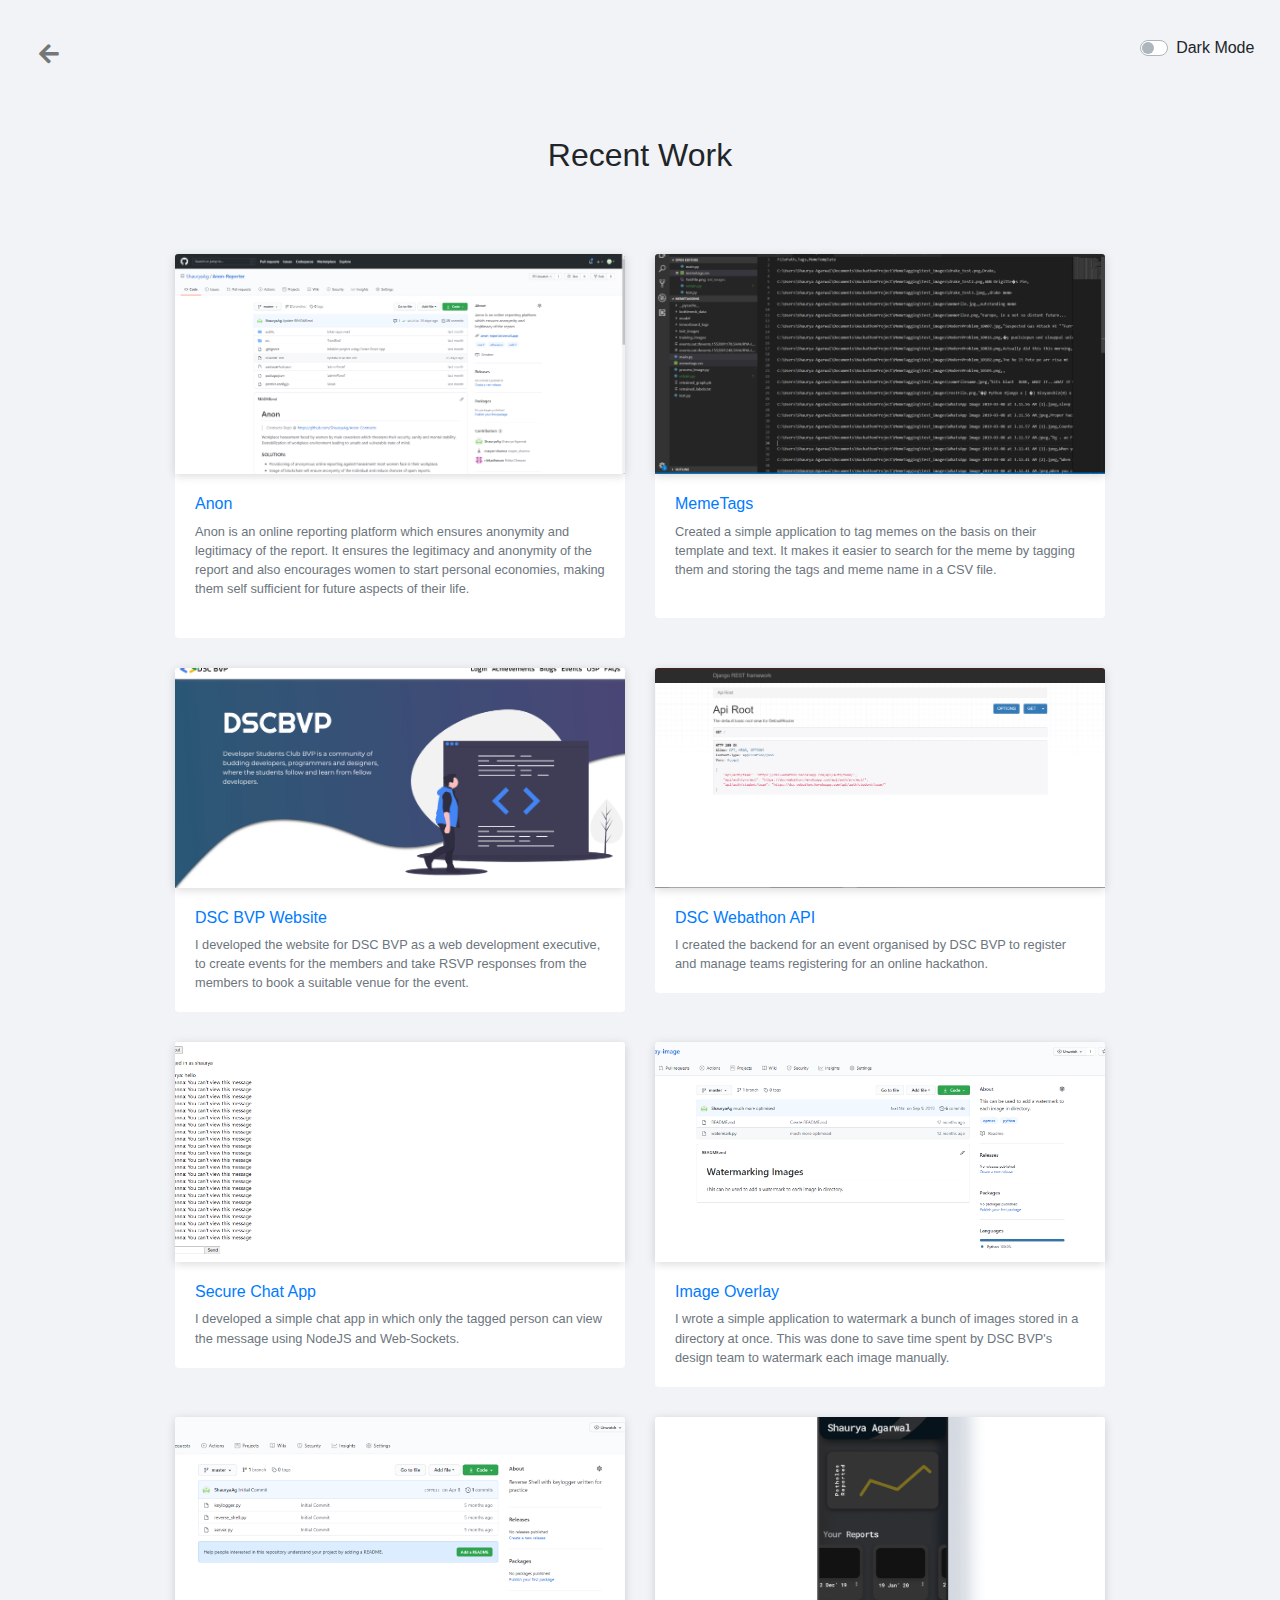
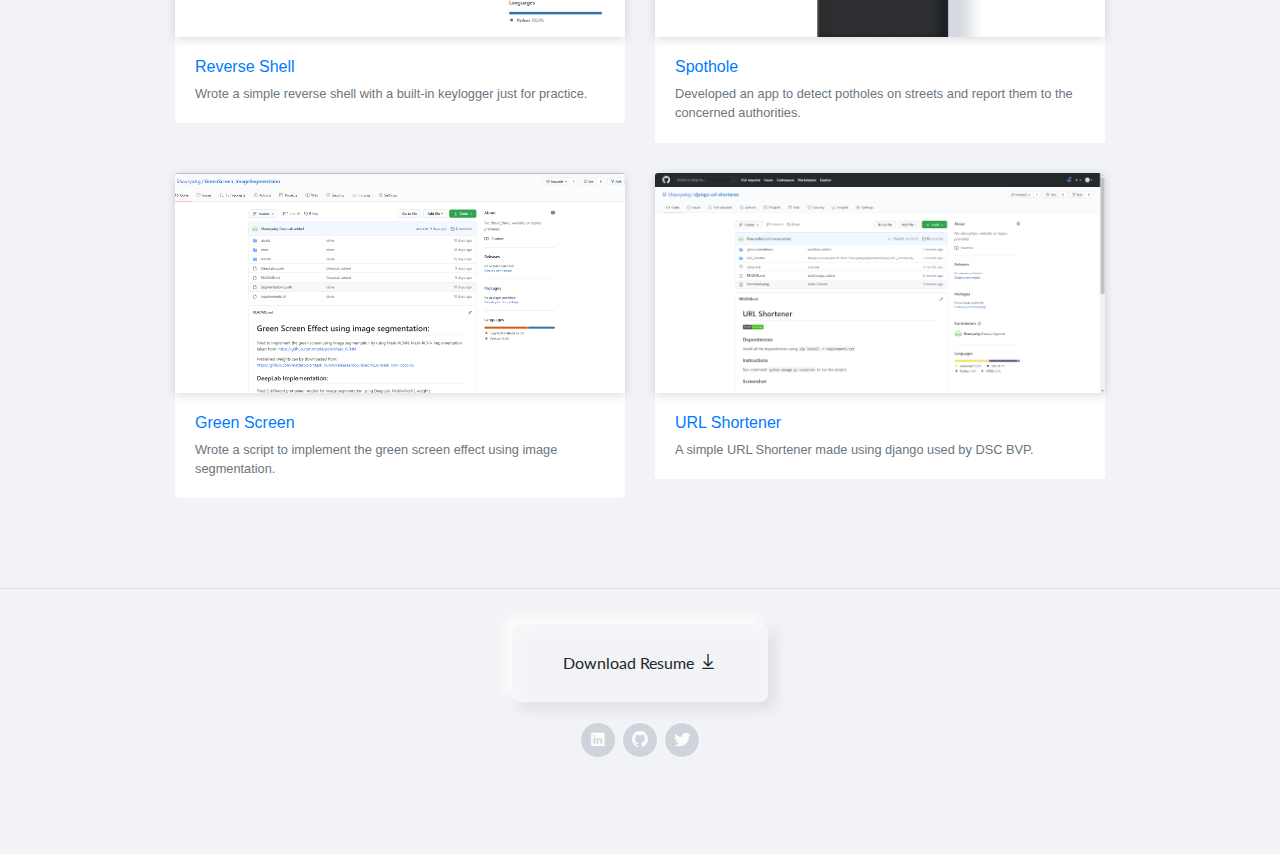
==== commit f982f289: "update" ====
--- a/projects.html
+++ b/projects.html
@@ -33,6 +33,11 @@
     <link rel="apple-touch-icon" type="image/png" sizes="180x180" href="assets/img/favicons/apple-touch-icon.png">
     <link rel="icon" type="image/png" sizes="192x192" href="assets/img/favicons/android-chrome-192x192.png">
     <link rel="icon" type="image/png" sizes="512x512" href="assets/img/favicons/android-chrome-512x512.png"> -->
+    <link rel="icon" type="image/png" sizes="16x16" href="assets/img/favicons/favicon-16x16.png">
+    <link rel="icon" type="image/png" sizes="32x32" href="assets/img/favicons/favicon-32x32.png">
+    <link rel="apple-touch-icon" type="image/png" sizes="180x180" href="assets/img/favicons/apple-touch-icon.png">
+    <link rel="icon" type="image/png" sizes="192x192" href="assets/img/favicons/android-chrome-192x192.png">
+    <link rel="icon" type="image/png" sizes="512x512" href="assets/img/favicons/android-chrome-512x512.png">
     <link rel="stylesheet" href="assets/bootstrap/css/bootstrap.min.css">
     <!-- <link rel="manifest" href="manifest.json"> -->
     <link rel="stylesheet" href="https://fonts.googleapis.com/css?family=Alegreya+Sans+SC">
@@ -68,6 +73,19 @@
                 </div>
                 <div class="row">
                     <div class="col-md-6 col-lg-6 col-xl-6">
+                        <div class="card border-0"><a href="https://github.com/ShauryaAg/Anon-Reporter"><img
+                                    class="card-img-top scale-on-hover" src="assets/img/project/AnonProject.png"
+                                    alt="Meme Tag Image"></a>
+                            <div class="card-body">
+                                <h6><a href="https://github.com/ShauryaAg/Anon-Reporter">Anon</a></h6>
+                                <p class="text-muted card-text">Anon is an online reporting platform which ensures
+                                    anonymity and legitimacy of the report. It ensures the legitimacy and
+                                    anonymity of the report and also encourages women to start personal economies,
+                                    making them self sufficient for future aspects of their life.&nbsp;<br><br></p>
+                            </div>
+                        </div>
+                    </div>
+                    <div class="col-md-6 col-lg-6 col-xl-6">
                         <div class="card border-0"><a href="https://github.com/ShauryaAg/MemeTags"><img
                                     class="card-img-top scale-on-hover" src="assets/img/project/MemeTagsProject.png"
                                     alt="Meme Tag Image"></a>
@@ -92,11 +110,11 @@
                         </div>
                     </div>
                     <div class="col-md-6 col-lg-6 col-xl-6">
-                        <div class="card border-0"><a href="https://github.com/ShauryaAg/dsc-webathon"><img
+                        <div class="card border-0"><a href="https://github.com/ShauryaAg/Webathon-Backend"><img
                                     class="card-img-top scale-on-hover" src="assets/img/project/WebathonProject.png"
                                     alt="Card Image"></a>
                             <div class="card-body">
-                                <h6><a href="https://github.com/ShauryaAg/dsc-webathon">DSC Webathon API</a></h6>
+                                <h6><a href="https://github.com/ShauryaAg/Webathon-Backend">DSC Webathon API</a></h6>
                                 <p class="text-muted card-text">I created the backend for an event organised by DSC BVP
                                     to register and manage teams registering for an online hackathon.</p>
                             </div>
@@ -157,6 +175,18 @@
                                 </h6>
                                 <p class="text-muted card-text">Wrote a script to implement the green screen effect
                                     using image segmentation.</p>
+                            </div>
+                        </div>
+                    </div>
+                    <div class="col-md-6 col-lg-6 col-xl-6">
+                        <div class="card border-0"><a href="https://github.com/ShauryaAg/django-url-shortener"><img
+                                    class="card-img-top scale-on-hover" src="assets/img/project/URLShortenerProject.png"
+                                    alt="Card Image"></a>
+                            <div class="card-body">
+                                <h6><a href="https://github.com/ShauryaAg/django-url-shortener">URL Shortener</a>
+                                </h6>
+                                <p class="text-muted card-text">A simple URL Shortener made using django used by DSC
+                                    BVP.</p>
                             </div>
                         </div>
                     </div>
@@ -167,10 +197,10 @@
     <footer class="page-footer">
         <div class="container">
             <div class="col-12 col-sm-12 col-md-12 col-lg-12"><a href="assets\files\Resume.pdf"
-                download="Shaurya-Agarwal-Resume.pdf"><button
-                    class="btn btn-light neumo-shadow resume-btn neumo-btn" type="button"
-                    style="font-family: Lato, sans-serif;">Download Resume&nbsp;<i class="la la-download"
-                        style="font-size: 20px;"></i></button></a></div>
+                    download="Shaurya-Agarwal-Resume.pdf"><button
+                        class="btn btn-light neumo-shadow resume-btn neumo-btn" type="button"
+                        style="font-family: Lato, sans-serif;">Download Resume&nbsp;<i class="la la-download"
+                            style="font-size: 20px;"></i></button></a></div>
             <div class="social-icons"><a href="https://www.linkedin.com/in/shauryaag/"
                     style="border-color: rgb(247,247,247);"><i class="icon ion-social-linkedin"></i></a><a
                     href="https://github.com/ShauryaAg"><i class="icon ion-social-github"></i></a><a
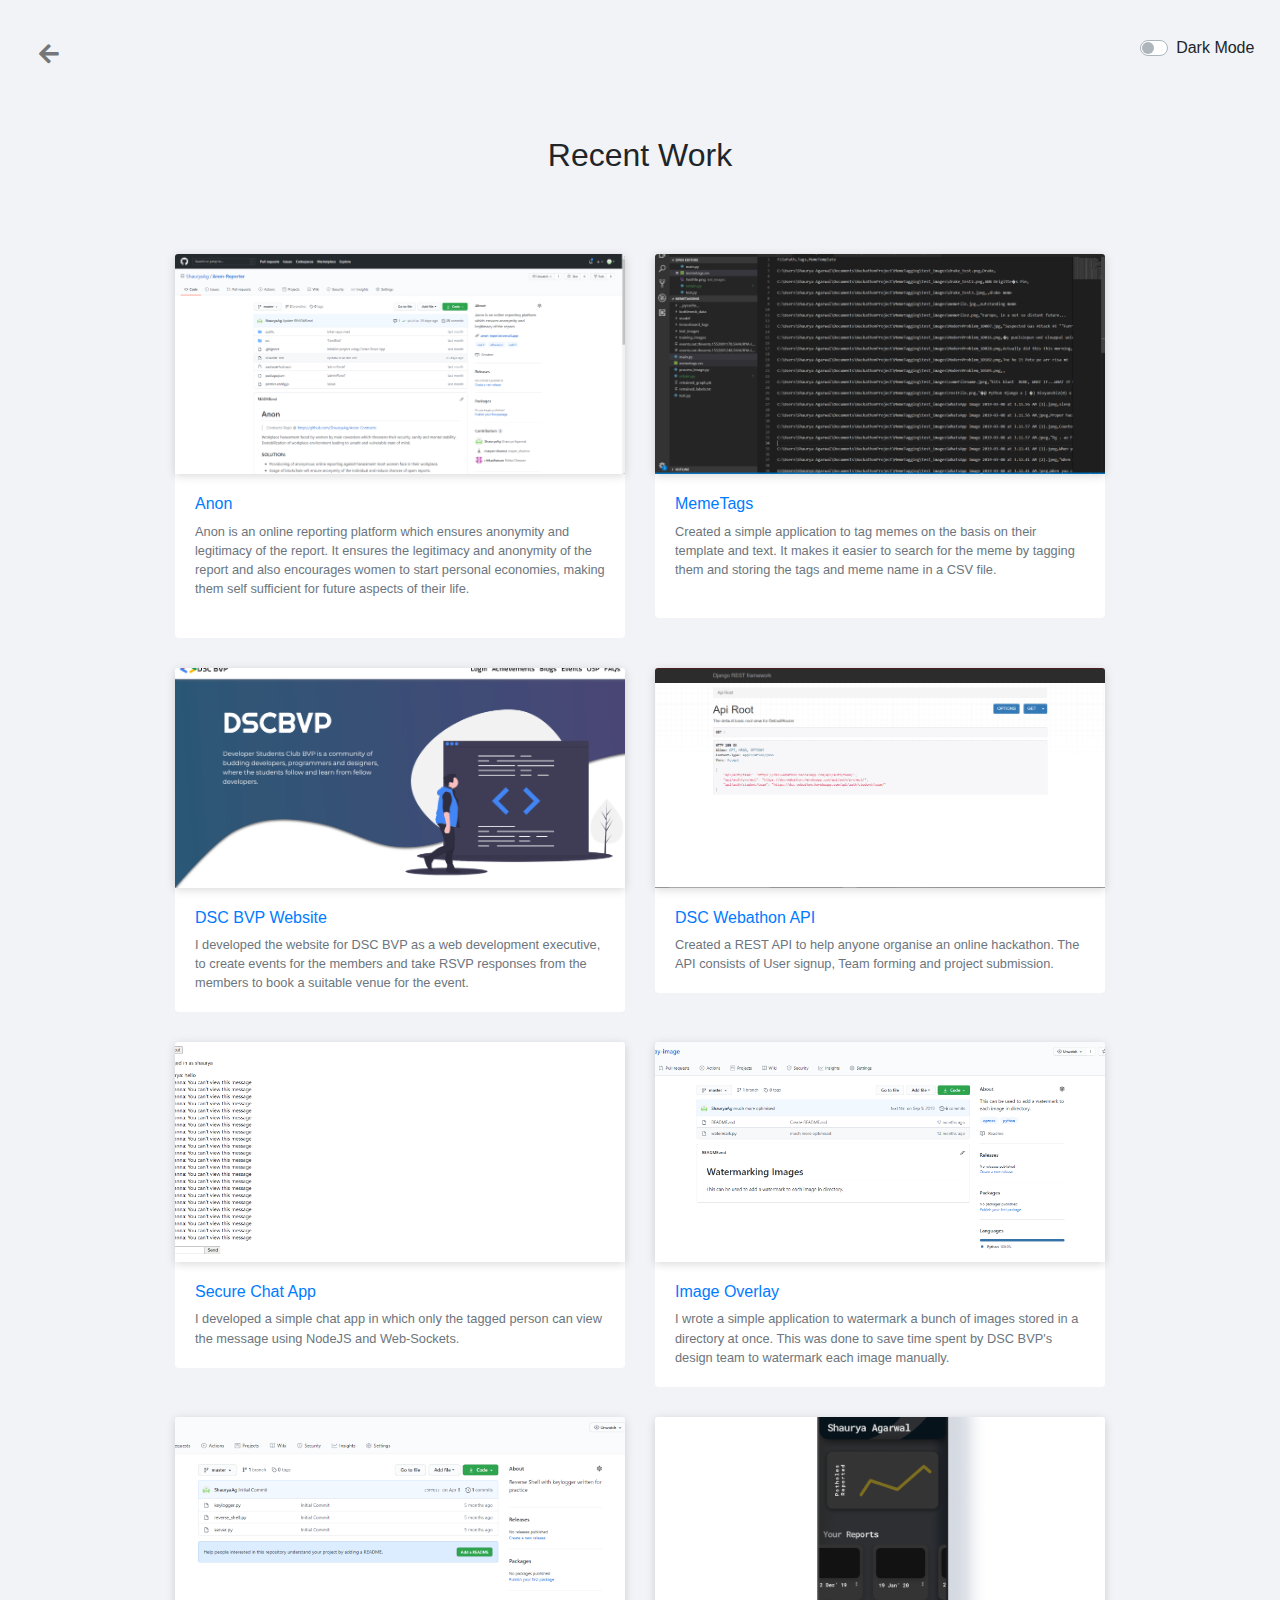
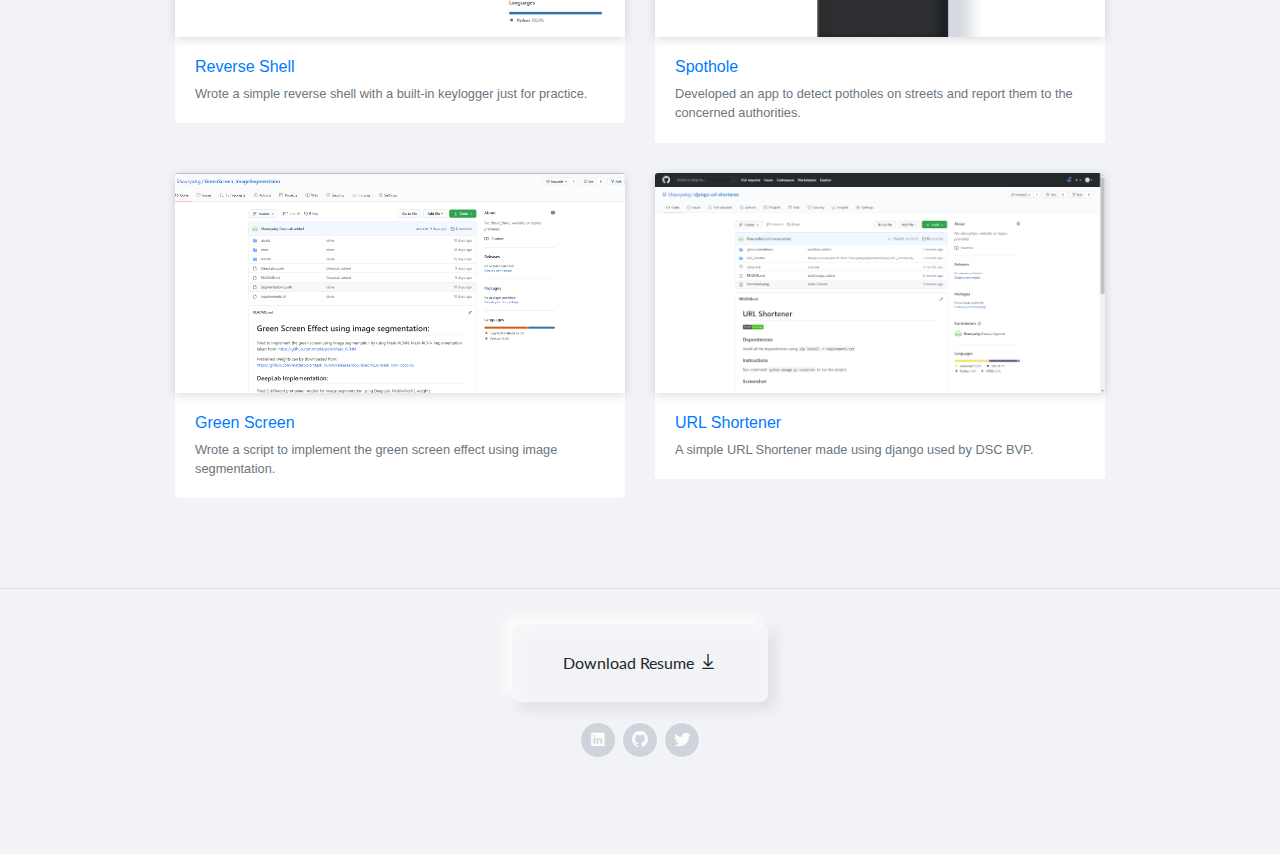
==== commit 30d393c3: "update" ====
--- a/projects.html
+++ b/projects.html
@@ -115,8 +115,8 @@
                                     alt="Card Image"></a>
                             <div class="card-body">
                                 <h6><a href="https://github.com/ShauryaAg/Webathon-Backend">DSC Webathon API</a></h6>
-                                <p class="text-muted card-text">I created the backend for an event organised by DSC BVP
-                                    to register and manage teams registering for an online hackathon.</p>
+                                <p class="text-muted card-text">Created a REST API to help anyone organise an online
+                                    hackathon. The API consists of User signup, Team forming and project submission.</p>
                             </div>
                         </div>
                     </div>
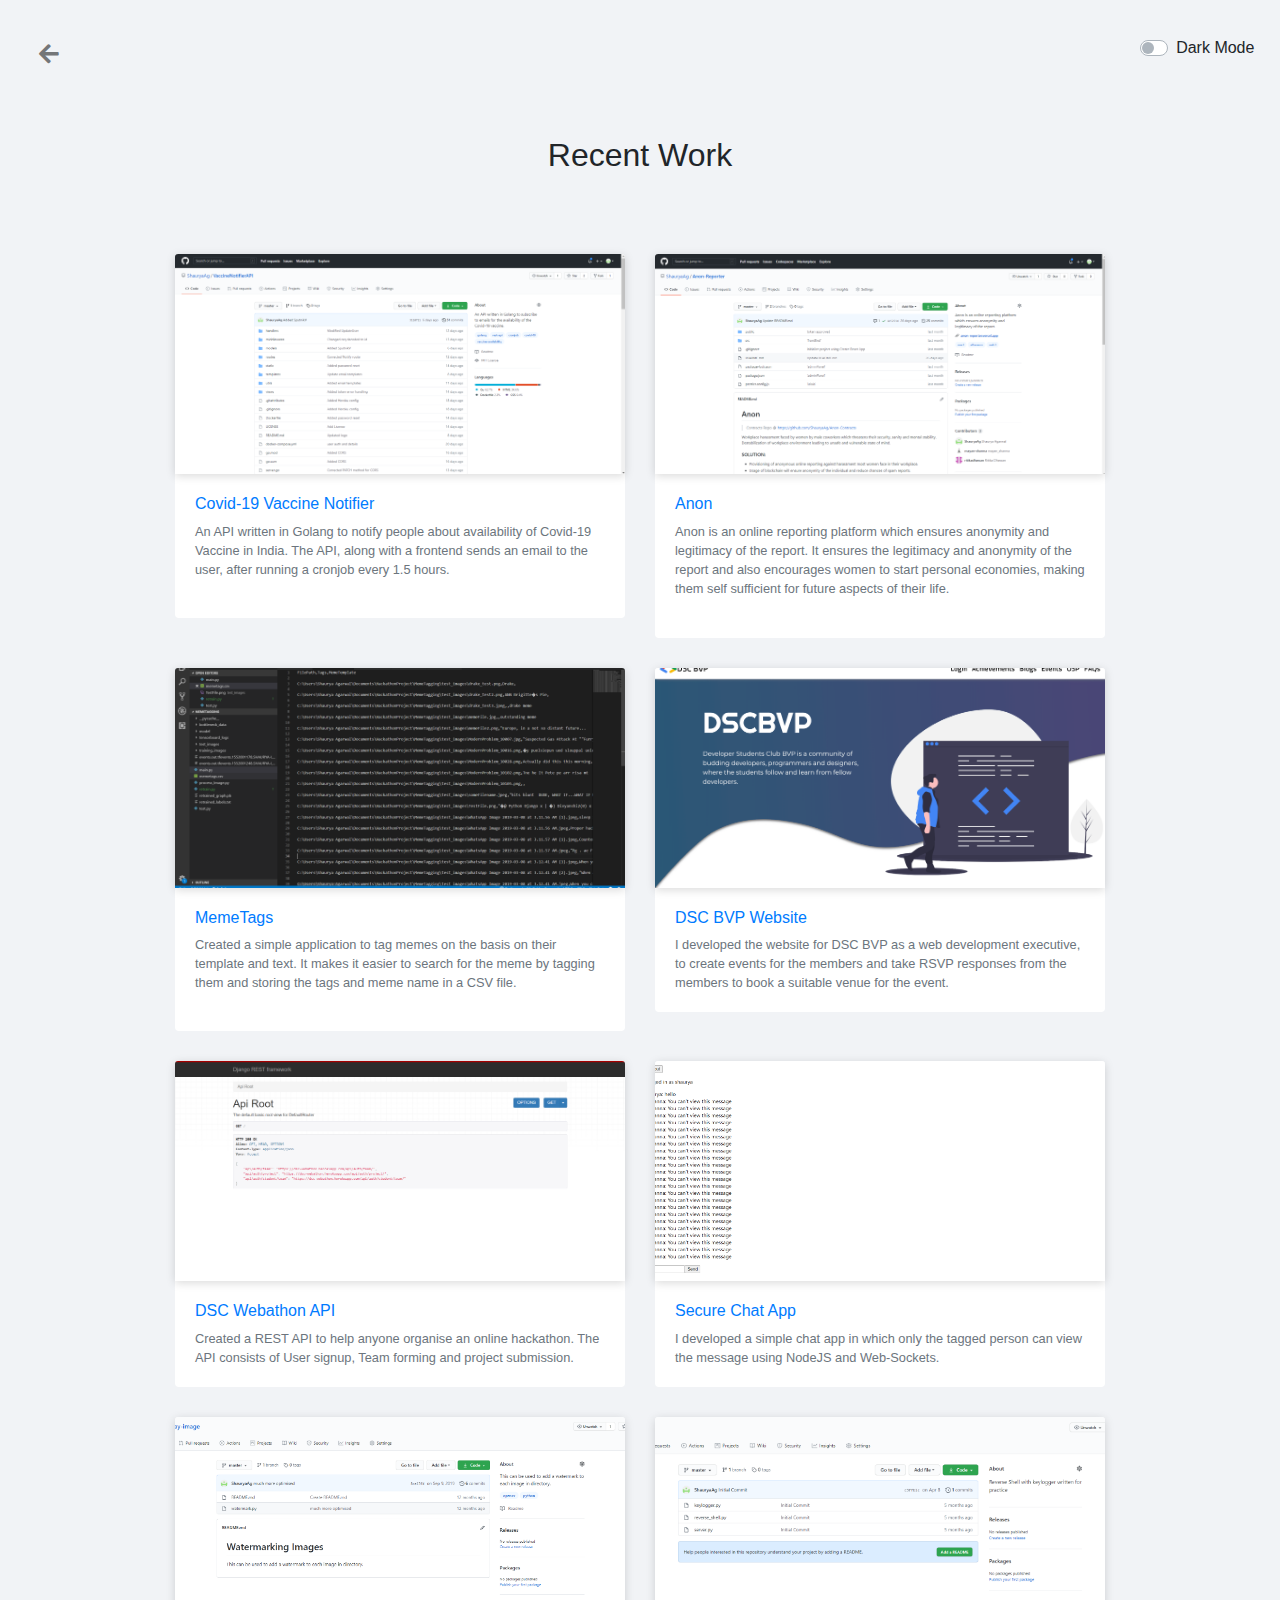
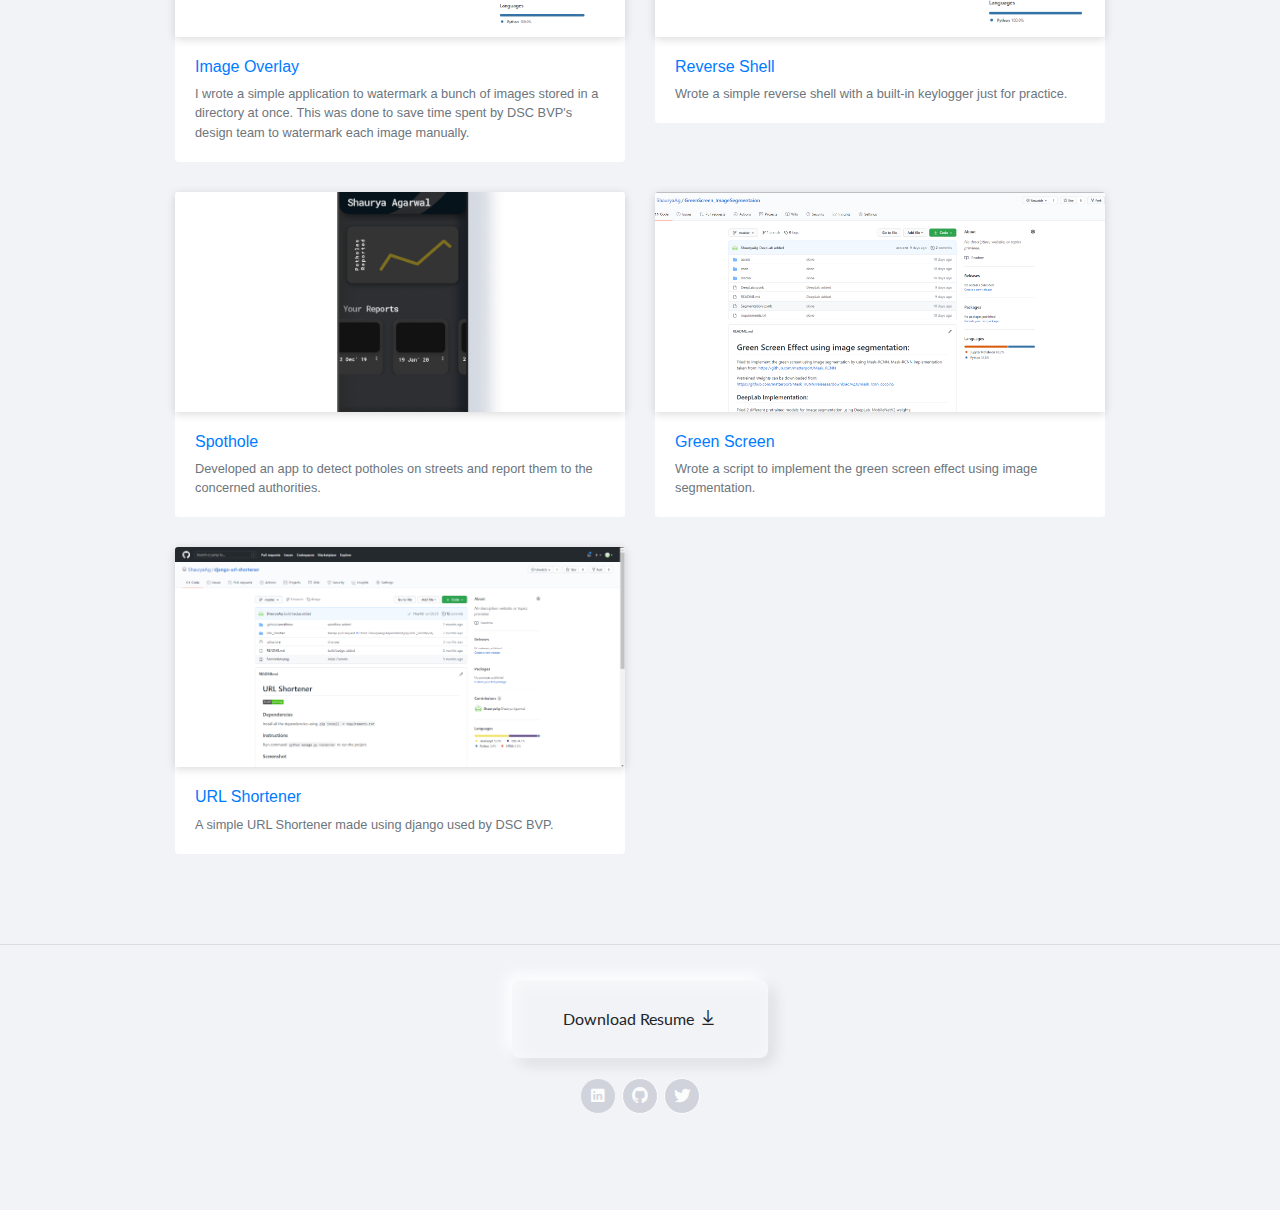
==== commit 073ee2a2: "Added project" ====
--- a/projects.html
+++ b/projects.html
@@ -1,216 +1,230 @@
-<!DOCTYPE html>
-<html>
-
-<head>
-    <meta charset="utf-8">
-    <meta name="viewport" content="width=device-width, initial-scale=1.0, shrink-to-fit=no">
-    <title>Shaurya Agarwal</title>
-    <meta name="theme-color" content="rgb(255,255,255)">
-    <meta name="twitter:card" content="summary_large_image">
-    <meta property="og:title" content="Shaurya Agarwal">
-    <meta name="description"
-        content="Shaurya Agarwal | Portfolio || Web Developer, Data Science practitioner, UI/UX Designer ">
-    <meta name="twitter:image" content="https://shaurya.agarwal.work/assets/img/PortfolioProject.png">
-    <meta property="twitter:image:type" content="image/png">
-    <!-- <meta property="twitter:image:width" content="400px">
-    <meta property="twitter:image:height" content="205px"> -->
-    <meta property="og:type" content="website">
-    <meta property="og:url" content="https://shaurya.agarwal.work/" />
-    <meta property="og:image" content="https://shaurya.agarwal.work/assets/img/PortfolioProject.png">
-    <meta property="og:image:type" content="image/png">
-    <!-- <meta property="og:image:width" content="400px">
-    <meta property="og:image:height" content="205px"> -->
-
-    <meta property="og:site_name" content="Shaurya Agarwal | Portfolio" />
-    <meta name="twitter:title" content="Shaurya Agarwal | Portfolio">
-    <meta property="og:description"
-        content="Shaurya Agarwal | Portfolio || Web Developer, Data Science practitioner, UI/UX Designer ">
-    <meta name="twitter:description"
-        content="Shaurya Agarwal | Portfolio || Web Developer, Data Science practitioner, UI/UX Designer ">
-    <!-- <link rel="icon" href="assets/img/favicons/favicon.ico">
-    <link rel="icon" type="image/png" sizes="16x16" href="assets/img/favicons/favicon-16x16.png">
-    <link rel="icon" type="image/png" sizes="32x32" href="assets/img/favicons/favicon-32x32.png">
-    <link rel="apple-touch-icon" type="image/png" sizes="180x180" href="assets/img/favicons/apple-touch-icon.png">
-    <link rel="icon" type="image/png" sizes="192x192" href="assets/img/favicons/android-chrome-192x192.png">
-    <link rel="icon" type="image/png" sizes="512x512" href="assets/img/favicons/android-chrome-512x512.png"> -->
-    <link rel="icon" type="image/png" sizes="16x16" href="assets/img/favicons/favicon-16x16.png">
-    <link rel="icon" type="image/png" sizes="32x32" href="assets/img/favicons/favicon-32x32.png">
-    <link rel="apple-touch-icon" type="image/png" sizes="180x180" href="assets/img/favicons/apple-touch-icon.png">
-    <link rel="icon" type="image/png" sizes="192x192" href="assets/img/favicons/android-chrome-192x192.png">
-    <link rel="icon" type="image/png" sizes="512x512" href="assets/img/favicons/android-chrome-512x512.png">
-    <link rel="stylesheet" href="assets/bootstrap/css/bootstrap.min.css">
-    <!-- <link rel="manifest" href="manifest.json"> -->
-    <link rel="stylesheet" href="https://fonts.googleapis.com/css?family=Alegreya+Sans+SC">
-    <link rel="stylesheet" href="https://fonts.googleapis.com/css?family=Amiko">
-    <link rel="stylesheet" href="https://fonts.googleapis.com/css?family=Lato">
-    <link rel="stylesheet" href="assets/fonts/fontawesome-all.min.css">
-    <link rel="stylesheet" href="assets/fonts/ionicons.min.css">
-    <link rel="stylesheet" href="assets/fonts/line-awesome.min.css">
-    <link rel="stylesheet" href="assets/css/dark-mode.css">
-    <link rel="stylesheet" href="https://cdnjs.cloudflare.com/ajax/libs/animate.css/3.5.2/animate.min.css">
-    <link rel="stylesheet" href="assets/css/Scroll-To-Top-Button.css">
-    <link rel="stylesheet" href="assets/css/styles.css">
-</head>
-
-<body class="portfolio-block projects-cards body-class" style="padding-top: 0px;">
-    <div class="row">
-        <div class="col" style="margin-top: 4vh;margin-left: 2vw;"><a href="/"><button class="btn btn-primary"
-                    type="button"
-                    style="color: rgb(0,0,0);background-color: rgba(0,123,255,0);border-color: rgba(255,255,255,0);"><i
-                        class="fas fa-arrow-left back-btn"></i></button></a></div>
-        <div class="col dark-block" style="margin-top: 4vh;margin-right: 2vw;">
-            <div class="custom-control custom-switch"><input type="checkbox" id="darkSwitch"
-                    class="custom-control-input"><label class="custom-control-label" for="darkSwitch">Dark Mode</label>
-            </div>
-        </div>
-    </div>
-    <div></div>
-    <main class="page projects-page">
-        <section class="portfolio-block projects-cards">
-            <div class="container">
-                <div class="heading">
-                    <h2>Recent Work</h2>
-                </div>
-                <div class="row">
-                    <div class="col-md-6 col-lg-6 col-xl-6">
-                        <div class="card border-0"><a href="https://github.com/ShauryaAg/Anon-Reporter"><img
-                                    class="card-img-top scale-on-hover" src="assets/img/project/AnonProject.png"
-                                    alt="Meme Tag Image"></a>
-                            <div class="card-body">
-                                <h6><a href="https://github.com/ShauryaAg/Anon-Reporter">Anon</a></h6>
-                                <p class="text-muted card-text">Anon is an online reporting platform which ensures
-                                    anonymity and legitimacy of the report. It ensures the legitimacy and
-                                    anonymity of the report and also encourages women to start personal economies,
-                                    making them self sufficient for future aspects of their life.&nbsp;<br><br></p>
-                            </div>
-                        </div>
-                    </div>
-                    <div class="col-md-6 col-lg-6 col-xl-6">
-                        <div class="card border-0"><a href="https://github.com/ShauryaAg/MemeTags"><img
-                                    class="card-img-top scale-on-hover" src="assets/img/project/MemeTagsProject.png"
-                                    alt="Meme Tag Image"></a>
-                            <div class="card-body">
-                                <h6><a href="https://github.com/ShauryaAg/MemeTags">MemeTags</a></h6>
-                                <p class="text-muted card-text">Created a simple application to tag memes on the basis
-                                    on their template and text. It makes it easier to search for the meme by tagging
-                                    them and storing the tags and meme name in a CSV file.&nbsp;<br><br></p>
-                            </div>
-                        </div>
-                    </div>
-                    <div class="col-md-6 col-lg-6 col-xl-6">
-                        <div class="card border-0"><a href="https://dscbvp.dev/"><img
-                                    class="card-img-top scale-on-hover" src="assets/img/project/DSCProject-min.png"
-                                    alt="Card Image"></a>
-                            <div class="card-body">
-                                <h6><a href="https://dscbvp.dev/">DSC BVP Website</a></h6>
-                                <p class="text-muted card-text">I developed the website for DSC BVP as a web development
-                                    executive, to create events for the members and take RSVP responses from the members
-                                    to book a suitable venue for the event.</p>
-                            </div>
-                        </div>
-                    </div>
-                    <div class="col-md-6 col-lg-6 col-xl-6">
-                        <div class="card border-0"><a href="https://github.com/ShauryaAg/Webathon-Backend"><img
-                                    class="card-img-top scale-on-hover" src="assets/img/project/WebathonProject.png"
-                                    alt="Card Image"></a>
-                            <div class="card-body">
-                                <h6><a href="https://github.com/ShauryaAg/Webathon-Backend">DSC Webathon API</a></h6>
-                                <p class="text-muted card-text">Created a REST API to help anyone organise an online
-                                    hackathon. The API consists of User signup, Team forming and project submission.</p>
-                            </div>
-                        </div>
-                    </div>
-                    <div class="col-md-6 col-lg-6 col-xl-6">
-                        <div class="card border-0"><a href="https://chat-app-eosin.now.sh/"><img
-                                    class="card-img-top scale-on-hover" src="assets/img/project/SecureChatProject.png"
-                                    alt="Card Image"></a>
-                            <div class="card-body">
-                                <h6><a href="https://github.com/ShauryaAg/Secure-Chat-App">Secure Chat App</a></h6>
-                                <p class="text-muted card-text">I developed a simple chat app in which only the tagged
-                                    person can view the message using NodeJS and Web-Sockets.</p>
-                            </div>
-                        </div>
-                    </div>
-                    <div class="col-md-6 col-lg-6 col-xl-6">
-                        <div class="card border-0"><a href="https://github.com/ShauryaAg/overlay-image"><img
-                                    class="card-img-top scale-on-hover"
-                                    src="assets/img/project/ImageWatermarkProject.png" alt="Card Image"></a>
-                            <div class="card-body">
-                                <h6><a href="https://github.com/ShauryaAg/overlay-image">Image Overlay</a></h6>
-                                <p class="text-muted card-text">I wrote a simple application to watermark a bunch of
-                                    images stored in a directory at once. This was done to save time spent by DSC BVP's
-                                    design team to watermark each image manually.</p>
-                            </div>
-                        </div>
-                    </div>
-                    <div class="col-md-6 col-lg-6 col-xl-6">
-                        <div class="card border-0"><a href="https://github.com/ShauryaAg/ReverseShell"><img
-                                    class="card-img-top scale-on-hover" src="assets/img/project/ReverseShellProject.png"
-                                    alt="Card Image"></a>
-                            <div class="card-body">
-                                <h6><a href="https://github.com/ShauryaAg/ReverseShell">Reverse Shell</a></h6>
-                                <p class="text-muted card-text">Wrote a simple reverse shell with a built-in keylogger
-                                    just for practice.</p>
-                            </div>
-                        </div>
-                    </div>
-                    <div class="col-md-6 col-lg-6 col-xl-6">
-                        <div class="card border-0"><a href="https://github.com/mayan-sharma/SIH"><img
-                                    class="card-img-top scale-on-hover" src="assets/img/project/SpotholeProject.png"
-                                    alt="Card Image"></a>
-                            <div class="card-body">
-                                <h6><a href="https://github.com/mayan-sharma/SIH">Spothole</a></h6>
-                                <p class="text-muted card-text">Developed an app to detect potholes on streets and
-                                    report them to the concerned authorities.</p>
-                            </div>
-                        </div>
-                    </div>
-                    <div class="col-md-6 col-lg-6 col-xl-6">
-                        <div class="card border-0"><a
-                                href="https://github.com/ShauryaAg/GreenScreen_ImageSegmentaion"><img
-                                    class="card-img-top scale-on-hover" src="assets/img/project/GreenScreenProject.png"
-                                    alt="Card Image"></a>
-                            <div class="card-body">
-                                <h6><a href="https://github.com/ShauryaAg/GreenScreen_ImageSegmentaion">Green Screen</a>
-                                </h6>
-                                <p class="text-muted card-text">Wrote a script to implement the green screen effect
-                                    using image segmentation.</p>
-                            </div>
-                        </div>
-                    </div>
-                    <div class="col-md-6 col-lg-6 col-xl-6">
-                        <div class="card border-0"><a href="https://github.com/ShauryaAg/django-url-shortener"><img
-                                    class="card-img-top scale-on-hover" src="assets/img/project/URLShortenerProject.png"
-                                    alt="Card Image"></a>
-                            <div class="card-body">
-                                <h6><a href="https://github.com/ShauryaAg/django-url-shortener">URL Shortener</a>
-                                </h6>
-                                <p class="text-muted card-text">A simple URL Shortener made using django used by DSC
-                                    BVP.</p>
-                            </div>
-                        </div>
-                    </div>
-                </div>
-            </div>
-        </section>
-    </main>
-    <footer class="page-footer">
-        <div class="container">
-            <div class="col-12 col-sm-12 col-md-12 col-lg-12"><a href="assets\files\Resume.pdf"
-                    download="Shaurya-Agarwal-Resume.pdf"><button
-                        class="btn btn-light neumo-shadow resume-btn neumo-btn" type="button"
-                        style="font-family: Lato, sans-serif;">Download Resume&nbsp;<i class="la la-download"
-                            style="font-size: 20px;"></i></button></a></div>
-            <div class="social-icons"><a href="https://www.linkedin.com/in/shauryaag/"
-                    style="border-color: rgb(247,247,247);"><i class="icon ion-social-linkedin"></i></a><a
-                    href="https://github.com/ShauryaAg"><i class="icon ion-social-github"></i></a><a
-                    href="https://twitter.com/ShauryaAg"><i class="icon ion-social-twitter"></i></a></div>
-        </div>
-    </footer>
-    <script src="assets/js/jquery.min.js"></script>
-    <script src="assets/bootstrap/js/bootstrap.min.js"></script>
-    <script src="assets/js/Scroll-To-Top-Button.js"></script>
-    <script src="assets/js/dark-mode-switch.min.js"></script>
-</body>
-
+<!DOCTYPE html>
+<html>
+
+<head>
+    <meta charset="utf-8">
+    <meta name="viewport" content="width=device-width, initial-scale=1.0, shrink-to-fit=no">
+    <title>Shaurya Agarwal</title>
+    <meta name="theme-color" content="rgb(255,255,255)">
+    <meta name="twitter:card" content="summary_large_image">
+    <meta property="og:title" content="Shaurya Agarwal">
+    <meta name="description"
+        content="Shaurya Agarwal | Portfolio || Web Developer, Data Science practitioner, UI/UX Designer ">
+    <meta name="twitter:image" content="https://shaurya.agarwal.work/assets/img/PortfolioProject.png">
+    <meta property="twitter:image:type" content="image/png">
+    <!-- <meta property="twitter:image:width" content="400px">
+    <meta property="twitter:image:height" content="205px"> -->
+    <meta property="og:type" content="website">
+    <meta property="og:url" content="https://shaurya.agarwal.work/" />
+    <meta property="og:image" content="https://shaurya.agarwal.work/assets/img/PortfolioProject.png">
+    <meta property="og:image:type" content="image/png">
+    <!-- <meta property="og:image:width" content="400px">
+    <meta property="og:image:height" content="205px"> -->
+
+    <meta property="og:site_name" content="Shaurya Agarwal | Portfolio" />
+    <meta name="twitter:title" content="Shaurya Agarwal | Portfolio">
+    <meta property="og:description"
+        content="Shaurya Agarwal | Portfolio || Web Developer, Data Science practitioner, UI/UX Designer ">
+    <meta name="twitter:description"
+        content="Shaurya Agarwal | Portfolio || Web Developer, Data Science practitioner, UI/UX Designer ">
+    <!-- <link rel="icon" href="assets/img/favicons/favicon.ico">
+    <link rel="icon" type="image/png" sizes="16x16" href="assets/img/favicons/favicon-16x16.png">
+    <link rel="icon" type="image/png" sizes="32x32" href="assets/img/favicons/favicon-32x32.png">
+    <link rel="apple-touch-icon" type="image/png" sizes="180x180" href="assets/img/favicons/apple-touch-icon.png">
+    <link rel="icon" type="image/png" sizes="192x192" href="assets/img/favicons/android-chrome-192x192.png">
+    <link rel="icon" type="image/png" sizes="512x512" href="assets/img/favicons/android-chrome-512x512.png"> -->
+    <link rel="icon" type="image/png" sizes="16x16" href="assets/img/favicons/favicon-16x16.png">
+    <link rel="icon" type="image/png" sizes="32x32" href="assets/img/favicons/favicon-32x32.png">
+    <link rel="apple-touch-icon" type="image/png" sizes="180x180" href="assets/img/favicons/apple-touch-icon.png">
+    <link rel="icon" type="image/png" sizes="192x192" href="assets/img/favicons/android-chrome-192x192.png">
+    <link rel="icon" type="image/png" sizes="512x512" href="assets/img/favicons/android-chrome-512x512.png">
+    <link rel="stylesheet" href="assets/bootstrap/css/bootstrap.min.css">
+    <!-- <link rel="manifest" href="manifest.json"> -->
+    <link rel="stylesheet" href="https://fonts.googleapis.com/css?family=Alegreya+Sans+SC">
+    <link rel="stylesheet" href="https://fonts.googleapis.com/css?family=Amiko">
+    <link rel="stylesheet" href="https://fonts.googleapis.com/css?family=Lato">
+    <link rel="stylesheet" href="assets/fonts/fontawesome-all.min.css">
+    <link rel="stylesheet" href="assets/fonts/ionicons.min.css">
+    <link rel="stylesheet" href="assets/fonts/line-awesome.min.css">
+    <link rel="stylesheet" href="assets/css/dark-mode.css">
+    <link rel="stylesheet" href="https://cdnjs.cloudflare.com/ajax/libs/animate.css/3.5.2/animate.min.css">
+    <link rel="stylesheet" href="assets/css/Scroll-To-Top-Button.css">
+    <link rel="stylesheet" href="assets/css/styles.css">
+</head>
+
+<body class="portfolio-block projects-cards body-class" style="padding-top: 0px;">
+    <div class="row">
+        <div class="col" style="margin-top: 4vh;margin-left: 2vw;"><a href="/"><button class="btn btn-primary"
+                    type="button"
+                    style="color: rgb(0,0,0);background-color: rgba(0,123,255,0);border-color: rgba(255,255,255,0);"><i
+                        class="fas fa-arrow-left back-btn"></i></button></a></div>
+        <div class="col dark-block" style="margin-top: 4vh;margin-right: 2vw;">
+            <div class="custom-control custom-switch"><input type="checkbox" id="darkSwitch"
+                    class="custom-control-input"><label class="custom-control-label" for="darkSwitch">Dark Mode</label>
+            </div>
+        </div>
+    </div>
+    <div></div>
+    <main class="page projects-page">
+        <section class="portfolio-block projects-cards">
+            <div class="container">
+                <div class="heading">
+                    <h2>Recent Work</h2>
+                </div>
+                <div class="row">
+                    <div class="col-md-6 col-lg-6 col-xl-6">
+                        <div class="card border-0"><a href="https://github.com/ShauryaAg/VaccineNotifierAPI"><img
+                                    class="card-img-top scale-on-hover"
+                                    src="assets/img/project/VaccineNotifierProject.png"
+                                    alt="Vaccine Notifier Image"></a>
+                            <div class="card-body">
+                                <h6><a href="https://github.com/ShauryaAg/VaccineNotifierAPI">Covid-19 Vaccine
+                                        Notifier</a></h6>
+                                <p class="text-muted card-text">An API written in Golang to notify people about
+                                    availability of Covid-19 Vaccine in India. The API, along with a frontend sends an
+                                    email to the user, after running a cronjob every 1.5 hours.&nbsp;<br><br></p>
+                            </div>
+                        </div>
+                    </div>
+                    <div class="col-md-6 col-lg-6 col-xl-6">
+                        <div class="card border-0"><a href="https://github.com/ShauryaAg/Anon-Reporter"><img
+                                    class="card-img-top scale-on-hover" src="assets/img/project/AnonProject.png"
+                                    alt="Anon Image"></a>
+                            <div class="card-body">
+                                <h6><a href="https://github.com/ShauryaAg/Anon-Reporter">Anon</a></h6>
+                                <p class="text-muted card-text">Anon is an online reporting platform which ensures
+                                    anonymity and legitimacy of the report. It ensures the legitimacy and
+                                    anonymity of the report and also encourages women to start personal economies,
+                                    making them self sufficient for future aspects of their life.&nbsp;<br><br></p>
+                            </div>
+                        </div>
+                    </div>
+                    <div class="col-md-6 col-lg-6 col-xl-6">
+                        <div class="card border-0"><a href="https://github.com/ShauryaAg/MemeTags"><img
+                                    class="card-img-top scale-on-hover" src="assets/img/project/MemeTagsProject.png"
+                                    alt="Meme Tag Image"></a>
+                            <div class="card-body">
+                                <h6><a href="https://github.com/ShauryaAg/MemeTags">MemeTags</a></h6>
+                                <p class="text-muted card-text">Created a simple application to tag memes on the basis
+                                    on their template and text. It makes it easier to search for the meme by tagging
+                                    them and storing the tags and meme name in a CSV file.&nbsp;<br><br></p>
+                            </div>
+                        </div>
+                    </div>
+                    <div class="col-md-6 col-lg-6 col-xl-6">
+                        <div class="card border-0"><a href="https://dscbvp.dev/"><img
+                                    class="card-img-top scale-on-hover" src="assets/img/project/DSCProject-min.png"
+                                    alt="Card Image"></a>
+                            <div class="card-body">
+                                <h6><a href="https://dscbvp.dev/">DSC BVP Website</a></h6>
+                                <p class="text-muted card-text">I developed the website for DSC BVP as a web development
+                                    executive, to create events for the members and take RSVP responses from the members
+                                    to book a suitable venue for the event.</p>
+                            </div>
+                        </div>
+                    </div>
+                    <div class="col-md-6 col-lg-6 col-xl-6">
+                        <div class="card border-0"><a href="https://github.com/ShauryaAg/Webathon-Backend"><img
+                                    class="card-img-top scale-on-hover" src="assets/img/project/WebathonProject.png"
+                                    alt="Card Image"></a>
+                            <div class="card-body">
+                                <h6><a href="https://github.com/ShauryaAg/Webathon-Backend">DSC Webathon API</a></h6>
+                                <p class="text-muted card-text">Created a REST API to help anyone organise an online
+                                    hackathon. The API consists of User signup, Team forming and project submission.</p>
+                            </div>
+                        </div>
+                    </div>
+                    <div class="col-md-6 col-lg-6 col-xl-6">
+                        <div class="card border-0"><a href="https://chat-app-eosin.now.sh/"><img
+                                    class="card-img-top scale-on-hover" src="assets/img/project/SecureChatProject.png"
+                                    alt="Card Image"></a>
+                            <div class="card-body">
+                                <h6><a href="https://github.com/ShauryaAg/Secure-Chat-App">Secure Chat App</a></h6>
+                                <p class="text-muted card-text">I developed a simple chat app in which only the tagged
+                                    person can view the message using NodeJS and Web-Sockets.</p>
+                            </div>
+                        </div>
+                    </div>
+                    <div class="col-md-6 col-lg-6 col-xl-6">
+                        <div class="card border-0"><a href="https://github.com/ShauryaAg/overlay-image"><img
+                                    class="card-img-top scale-on-hover"
+                                    src="assets/img/project/ImageWatermarkProject.png" alt="Card Image"></a>
+                            <div class="card-body">
+                                <h6><a href="https://github.com/ShauryaAg/overlay-image">Image Overlay</a></h6>
+                                <p class="text-muted card-text">I wrote a simple application to watermark a bunch of
+                                    images stored in a directory at once. This was done to save time spent by DSC BVP's
+                                    design team to watermark each image manually.</p>
+                            </div>
+                        </div>
+                    </div>
+                    <div class="col-md-6 col-lg-6 col-xl-6">
+                        <div class="card border-0"><a href="https://github.com/ShauryaAg/ReverseShell"><img
+                                    class="card-img-top scale-on-hover" src="assets/img/project/ReverseShellProject.png"
+                                    alt="Card Image"></a>
+                            <div class="card-body">
+                                <h6><a href="https://github.com/ShauryaAg/ReverseShell">Reverse Shell</a></h6>
+                                <p class="text-muted card-text">Wrote a simple reverse shell with a built-in keylogger
+                                    just for practice.</p>
+                            </div>
+                        </div>
+                    </div>
+                    <div class="col-md-6 col-lg-6 col-xl-6">
+                        <div class="card border-0"><a href="https://github.com/mayan-sharma/SIH"><img
+                                    class="card-img-top scale-on-hover" src="assets/img/project/SpotholeProject.png"
+                                    alt="Card Image"></a>
+                            <div class="card-body">
+                                <h6><a href="https://github.com/mayan-sharma/SIH">Spothole</a></h6>
+                                <p class="text-muted card-text">Developed an app to detect potholes on streets and
+                                    report them to the concerned authorities.</p>
+                            </div>
+                        </div>
+                    </div>
+                    <div class="col-md-6 col-lg-6 col-xl-6">
+                        <div class="card border-0"><a
+                                href="https://github.com/ShauryaAg/GreenScreen_ImageSegmentaion"><img
+                                    class="card-img-top scale-on-hover" src="assets/img/project/GreenScreenProject.png"
+                                    alt="Card Image"></a>
+                            <div class="card-body">
+                                <h6><a href="https://github.com/ShauryaAg/GreenScreen_ImageSegmentaion">Green Screen</a>
+                                </h6>
+                                <p class="text-muted card-text">Wrote a script to implement the green screen effect
+                                    using image segmentation.</p>
+                            </div>
+                        </div>
+                    </div>
+                    <div class="col-md-6 col-lg-6 col-xl-6">
+                        <div class="card border-0"><a href="https://github.com/ShauryaAg/django-url-shortener"><img
+                                    class="card-img-top scale-on-hover" src="assets/img/project/URLShortenerProject.png"
+                                    alt="Card Image"></a>
+                            <div class="card-body">
+                                <h6><a href="https://github.com/ShauryaAg/django-url-shortener">URL Shortener</a>
+                                </h6>
+                                <p class="text-muted card-text">A simple URL Shortener made using django used by DSC
+                                    BVP.</p>
+                            </div>
+                        </div>
+                    </div>
+                </div>
+            </div>
+        </section>
+    </main>
+    <footer class="page-footer">
+        <div class="container">
+            <div class="col-12 col-sm-12 col-md-12 col-lg-12"><a href="assets\files\Resume.pdf"
+                    download="Shaurya-Agarwal-Resume.pdf"><button
+                        class="btn btn-light neumo-shadow resume-btn neumo-btn" type="button"
+                        style="font-family: Lato, sans-serif;">Download Resume&nbsp;<i class="la la-download"
+                            style="font-size: 20px;"></i></button></a></div>
+            <div class="social-icons"><a href="https://www.linkedin.com/in/shauryaag/"
+                    style="border-color: rgb(247,247,247);"><i class="icon ion-social-linkedin"></i></a><a
+                    href="https://github.com/ShauryaAg"><i class="icon ion-social-github"></i></a><a
+                    href="https://twitter.com/ShauryaAg"><i class="icon ion-social-twitter"></i></a></div>
+        </div>
+    </footer>
+    <script src="assets/js/jquery.min.js"></script>
+    <script src="assets/bootstrap/js/bootstrap.min.js"></script>
+    <script src="assets/js/Scroll-To-Top-Button.js"></script>
+    <script src="assets/js/dark-mode-switch.min.js"></script>
+</body>
+
 </html>--- a/assets/css/styles.css
+++ b/assets/css/styles.css
@@ -1,286 +1,352 @@
-.portfolio-block.cv .group .organization {
-  font-size: .85em;
-  background-color: #0ea0ff;
-  display: inline-block;
-  color: #fff;
-  padding: 2px 8px;
-  border-radius: 2em;
-}
-
-.portfolio-block.cv {
-  padding-top: 70px;
-}
-
-@media (min-width:768px) {
-  .portfolio-block {
-    padding-bottom: 100px;
-    padding-top: 100px;
-  }
-}
-
-.portfolio-block {
-  padding-bottom: 60px;
-  padding-top: 60px;
-}
-
-.portfolio-block.cv .group {
-  max-width: 800px;
-  margin: auto;
-  margin-top: 5vh;
-}
-
-.portfolio-block.cv .group .item {
-  padding-bottom: 10px;
-  margin-bottom: 25px;
-  /*border-bottom: 1px solid #eee;*/
-}
-
-.portfolio-block.cv .group .item .row {
-  margin-bottom: 5px;
-}
-
-@media (min-width:768px) {
-  .portfolio-block.cv .group .period {
-    float: right;
-  }
-}
-
-.about-block {
-  max-width: 800px;
-  margin: auto;
-}
-
-.portfolio-block .heading {
-  margin-bottom: 50px;
-  text-align: center;
-}
-
-@media (min-width:768px) {
-  .portfolio-block .heading {
-    margin-bottom: 80px;
-  }
-}
-
-.portfolio-block.projects-cards a:hover {
-  text-decoration: none;
-}
-
-.portfolio-block.projects-cards .card {
-  margin-bottom: 30px;
-}
-
-.border-0 {
-  border: 0!important;
-}
-
-.portfolio-block.projects-cards .card img {
-  box-shadow: 0 2px 10px rgba(0,0,0,.15);
-}
-
-.portfolio-block.projects-cards a img {
-  transition: .5s ease;
-}
-
-@media (min-width:576px) {
-  .scale-on-hover:hover {
-    -webkit-transform: scale(1.05);
-    transform: scale(1.05);
-    box-shadow: 0 10px 10px rgba(0,0,0,.15)!important;
-    z-index: 2;
-  }
-}
-
-.card-img, .card-img-top {
-  border-top-left-radius: calc(.25rem - 1px);
-  border-top-right-radius: calc(.25rem - 1px);
-  object-fit: cover;
-  height: 220px;
-  /*width: 342px;*/
-}
-
-.page-footer {
-  padding-top: 35px;
-  border-top: 1px solid #ddd;
-  text-align: center;
-  padding-bottom: 20px;
-}
-
-@media (min-width:1200px) {
-  .container, .container-lg, .container-md, .container-sm, .container-xl {
-    max-width: 1140px;
-  }
-}
-
-@media (min-width:992px) {
-  .container, .container-lg, .container-md, .container-sm {
-    max-width: 960px;
-  }
-}
-
-.page-footer .links, .page-footer a {
-  display: inline-block;
-}
-
-.page-footer .social-icons {
-  margin-top: 20px;
-  margin-bottom: 16px;
-}
-
-.page-footer {
-  padding-top: 35px;
-  border-top: 1px solid #ddd;
-  text-align: center;
-  padding-bottom: 20px;
-}
-
-.page-footer {
-  display: block;
-}
-
-.page-footer .social-icons a:hover {
-  opacity: 1;
-}
-
-.page-footer .social-icons a {
-  font-size: 18px;
-  margin: 0 3px;
-  color: #fff;
-  border: 1px solid;
-  opacity: .75;
-  border-radius: 50%;
-  width: 36px;
-  display: inline-block;
-  height: 36px;
-  text-align: center;
-  background-color: #c5c9d2;
-  line-height: 34px;
-}
-
-.page-footer .links, .page-footer a {
-  display: inline-block;
-}
-
-.page-footer a {
-  margin: 0 10px;
-  color: #282b2d;
-  font-size: 18px;
-}
-
-.more-block {
-  max-width: 800px;
-  margin: auto;
-}
-
-.footer-links{
-  font-family: Lato, sans-serif;
-}
-
-.dark-block {
-  /*display: flex;*/
-  /*justify-content: right;*/
-  text-align: right;
-}
-
-.heading-block {
-  color: rgb(68,76,84);
-  font-size: 1.7em;
-  font-family: Lato, sans-serif;
-}
-
-@media (min-width:576px) {
-  .scale-on-hover:hover {
-    -webkit-transform: scale(1.05);
-    transform: scale(1.05);
-    box-shadow: 0 10px 10px rgba(0,0,0,.15)!important;
-    transition: transform 0.3s cubic-bezier(0, 0.82, 0, 2.47);
-    /* transition-timing-function: ; */
-  }
-  .card-img-top.scale-on-hover:hover {
-    -webkit-transform: scale(1.05);
-    transform: scale(1.05);
-    box-shadow: 0 10px 10px rgba(0,0,0,.15)!important;
-    transition: transform 0.3s;
-    transition-timing-function: ease !important;
-  }
-
-}
-
-@media (min-width:576px) {
-  .zoom-on-hover:hover {
-    -webkit-transform: scale(1.1);
-    transform: scale(1.3);
-    opacity: .7;
-  }
-}
-
-html {
-  scroll-behavior: smooth;
-}
-
-.body-class::-webkit-scrollbar {
-  display: none;
-}
-
-.body-class {
-  zoom: 100%;
-  -ms-overflow-style: none;
-  scrollbar-width: none;
-  background-color:  #F1F3F6;
-}
-
-.back-btn {
-  font-size: 1.4em;
-  color: rgb(116,118,120);
-}
-
-a:hover {
-  color: #0056b3;
-  text-decoration: none;
-}
-
-.cert-links{
-  color: black;
-}
-
-.project-btn *{
-  color: black;
-  font-size: 3vh;
-}
-
-@keyframes move {
-  from {
-    transform: scale(1);
-  }
-  to{
-    transform: scale(1.07);
-  }
-}
-
-.neumo-btn:hover{
-  background-color: #F1F3F6;
-  transition: box-shadow 0.5s ease;
-  box-shadow: inset -5px -5px 5px #FFFFFF, inset 5px 5px 5px rgba(55, 84, 170, 0.1);
-}
-
-.neumo-btn{
-  min-width: 20vw;
-  background-color: #F1F3F6;
-  border: none;
-  box-shadow: -6px -6px 15px #FFFFFF, 6px 6px 15px rgba(0, 0, 0, 0.1), inset 4px 4px 20px rgba(255, 255, 255, 0.5);
-}
-
-.right-btn{
-  margin-left: 7px;
-  animation-name: move;
-  animation-duration: 0.5s;
-  animation-iteration-count: infinite;
-  animation-direction: alternate;
-}
-
-.neumo-shadow{
-  padding: 3vh  3vw;
-  background-color: #F1F3F6;
-  border-radius: 0.5em;
-  border: none;
-  box-shadow: -6px -6px 15px #FFFFFF, 6px 6px 15px rgba(0, 0, 0, 0.1), inset 4px 4px 20px rgba(255, 255, 255, 0.5);
-}+.portfolio-block.cv .group .organization {
+  font-size: 0.85em;
+  background-color: #0ea0ff;
+  display: inline-block;
+  color: #fff;
+  padding: 2px 8px;
+  border-radius: 2em;
+}
+
+.portfolio-block.cv {
+  padding-top: 70px;
+}
+
+@media (min-width: 768px) {
+  .portfolio-block {
+    padding-bottom: 100px;
+    padding-top: 100px;
+  }
+}
+
+.portfolio-block {
+  padding-bottom: 60px;
+  padding-top: 60px;
+}
+
+.portfolio-block.cv .group {
+  max-width: 800px;
+  margin: auto;
+  margin-top: 5vh;
+}
+
+.portfolio-block.cv .group .item {
+  padding-bottom: 10px;
+  margin-bottom: 25px;
+  /*border-bottom: 1px solid #eee;*/
+}
+
+.portfolio-block.cv .group .item .row {
+  margin-bottom: 5px;
+}
+
+@media (min-width: 768px) {
+  .portfolio-block.cv .group .period {
+    float: right;
+  }
+}
+
+.about-block {
+  max-width: 800px;
+  margin: auto;
+}
+
+.portfolio-block .heading {
+  margin-bottom: 50px;
+  text-align: center;
+}
+
+@media (min-width: 768px) {
+  .portfolio-block .heading {
+    margin-bottom: 80px;
+  }
+}
+
+.portfolio-block.projects-cards a:hover {
+  text-decoration: none;
+}
+
+.portfolio-block.projects-cards .card {
+  margin-bottom: 30px;
+}
+
+.border-0 {
+  border: 0 !important;
+}
+
+.portfolio-block.projects-cards .card img {
+  box-shadow: 0 2px 10px rgba(0, 0, 0, 0.15);
+}
+
+.portfolio-block.projects-cards a img {
+  transition: 0.5s ease;
+}
+
+@media (min-width: 576px) {
+  .scale-on-hover:hover {
+    -webkit-transform: scale(1.05);
+    transform: scale(1.05);
+    box-shadow: 0 10px 10px rgba(0, 0, 0, 0.15) !important;
+    z-index: 2;
+  }
+}
+
+.card-img,
+.card-img-top {
+  border-top-left-radius: calc(0.25rem - 1px);
+  border-top-right-radius: calc(0.25rem - 1px);
+  object-fit: cover;
+  height: 220px;
+  /*width: 342px;*/
+}
+
+.page-footer {
+  padding-top: 35px;
+  border-top: 1px solid #ddd;
+  text-align: center;
+  padding-bottom: 20px;
+}
+
+@media (min-width: 1200px) {
+  .container,
+  .container-lg,
+  .container-md,
+  .container-sm,
+  .container-xl {
+    max-width: 1140px;
+  }
+}
+
+@media (min-width: 992px) {
+  .container,
+  .container-lg,
+  .container-md,
+  .container-sm {
+    max-width: 960px;
+  }
+}
+
+.page-footer .links,
+.page-footer a {
+  display: inline-block;
+}
+
+.page-footer .social-icons {
+  margin-top: 20px;
+  margin-bottom: 16px;
+}
+
+.page-footer {
+  padding-top: 35px;
+  border-top: 1px solid #ddd;
+  text-align: center;
+  padding-bottom: 20px;
+}
+
+.page-footer {
+  display: block;
+}
+
+.page-footer .social-icons a:hover {
+  opacity: 1;
+}
+
+.page-footer .social-icons a {
+  font-size: 18px;
+  margin: 0 3px;
+  color: #fff;
+  border: 1px solid;
+  opacity: 0.75;
+  border-radius: 50%;
+  width: 36px;
+  display: inline-block;
+  height: 36px;
+  text-align: center;
+  background-color: #c5c9d2;
+  line-height: 34px;
+}
+
+.page-footer .links,
+.page-footer a {
+  display: inline-block;
+}
+
+.page-footer a {
+  margin: 0 10px;
+  color: #282b2d;
+  font-size: 18px;
+}
+
+.more-block {
+  max-width: 800px;
+  margin: auto;
+}
+
+.footer-links {
+  font-family: Lato, sans-serif;
+}
+
+.dark-block {
+  /*display: flex;*/
+  /*justify-content: right;*/
+  text-align: right;
+}
+
+.heading-block {
+  color: rgb(68, 76, 84);
+  font-size: 1.7em;
+  font-family: Lato, sans-serif;
+}
+
+@media (min-width: 576px) {
+  .scale-on-hover:hover {
+    -webkit-transform: scale(1.05);
+    transform: scale(1.05);
+    box-shadow: 0 10px 10px rgba(0, 0, 0, 0.15) !important;
+    transition: transform 0.3s cubic-bezier(0, 0.82, 0, 2.47);
+    /* transition-timing-function: ; */
+  }
+  .card-img-top.scale-on-hover:hover {
+    -webkit-transform: scale(1.05);
+    transform: scale(1.05);
+    box-shadow: 0 10px 10px rgba(0, 0, 0, 0.15) !important;
+    transition: transform 0.3s;
+    transition-timing-function: ease !important;
+  }
+}
+
+@media (min-width: 576px) {
+  .zoom-on-hover:hover {
+    -webkit-transform: scale(1.1);
+    transform: scale(1.3);
+    opacity: 0.7;
+  }
+}
+
+html {
+  scroll-behavior: smooth;
+}
+
+.body-class::-webkit-scrollbar {
+  display: none;
+}
+
+.body-class {
+  zoom: 100%;
+  -ms-overflow-style: none;
+  scrollbar-width: none;
+  background-color: #f1f3f6;
+}
+
+.back-btn {
+  font-size: 1.4em;
+  color: rgb(116, 118, 120);
+}
+
+a:hover {
+  color: #0056b3;
+  text-decoration: none;
+}
+
+.cert-links {
+  color: black;
+}
+
+.project-btn * {
+  color: black;
+  font-size: 3vh;
+}
+
+@keyframes move {
+  from {
+    transform: scale(1);
+  }
+  to {
+    transform: scale(1.07);
+  }
+}
+
+.neumo-btn:hover {
+  background-color: #f1f3f6;
+  transition: box-shadow 0.5s ease;
+  box-shadow: inset -5px -5px 5px #ffffff,
+    inset 5px 5px 5px rgba(55, 84, 170, 0.1);
+}
+
+.neumo-btn {
+  min-width: 20vw;
+  background-color: #f1f3f6;
+  border: none;
+  box-shadow: -6px -6px 15px #ffffff, 6px 6px 15px rgba(0, 0, 0, 0.1),
+    inset 4px 4px 20px rgba(255, 255, 255, 0.5);
+}
+
+.right-btn {
+  margin-left: 7px;
+  animation-name: move;
+  animation-duration: 0.5s;
+  animation-iteration-count: infinite;
+  animation-direction: alternate;
+}
+
+.neumo-shadow {
+  padding: 3vh 3vw;
+  background-color: #f1f3f6;
+  border-radius: 0.5em;
+  border: none;
+  box-shadow: -6px -6px 15px #ffffff, 6px 6px 15px rgba(0, 0, 0, 0.1),
+    inset 4px 4px 20px rgba(255, 255, 255, 0.5);
+}
+
+.contrib-state {
+  display: inline-block;
+  padding: 5px 12px;
+  font-size: 14px;
+  font-weight: 500;
+  line-height: 20px;
+  text-align: center;
+  white-space: nowrap;
+  border-radius: 2em;
+  color: white;
+}
+
+.contrib-overflow {
+  display: block;
+  overflow: hidden;
+  white-space: nowrap;
+  text-overflow: ellipsis;
+}
+
+.label-name {
+  display: inline;
+  font-size: 12px;
+  padding: 0 7px;
+  border: 1px solid transparent;
+  border-radius: 2em;
+  color: #ffffff;
+}
+
+.open-state {
+  background-color: #28a745;
+}
+
+.closed-state {
+  background-color: #d73a49;
+}
+
+.merged-state {
+  background-color: #6f42c1;
+}
+
+.octicon {
+  display: inline-block;
+  vertical-align: text-bottom;
+  fill: white;
+}
+
+.contrib-item {
+  font-family: "Fira Code";
+}
+
+hr.solid {
+  border-top: 3px solid #bbb;
+}
